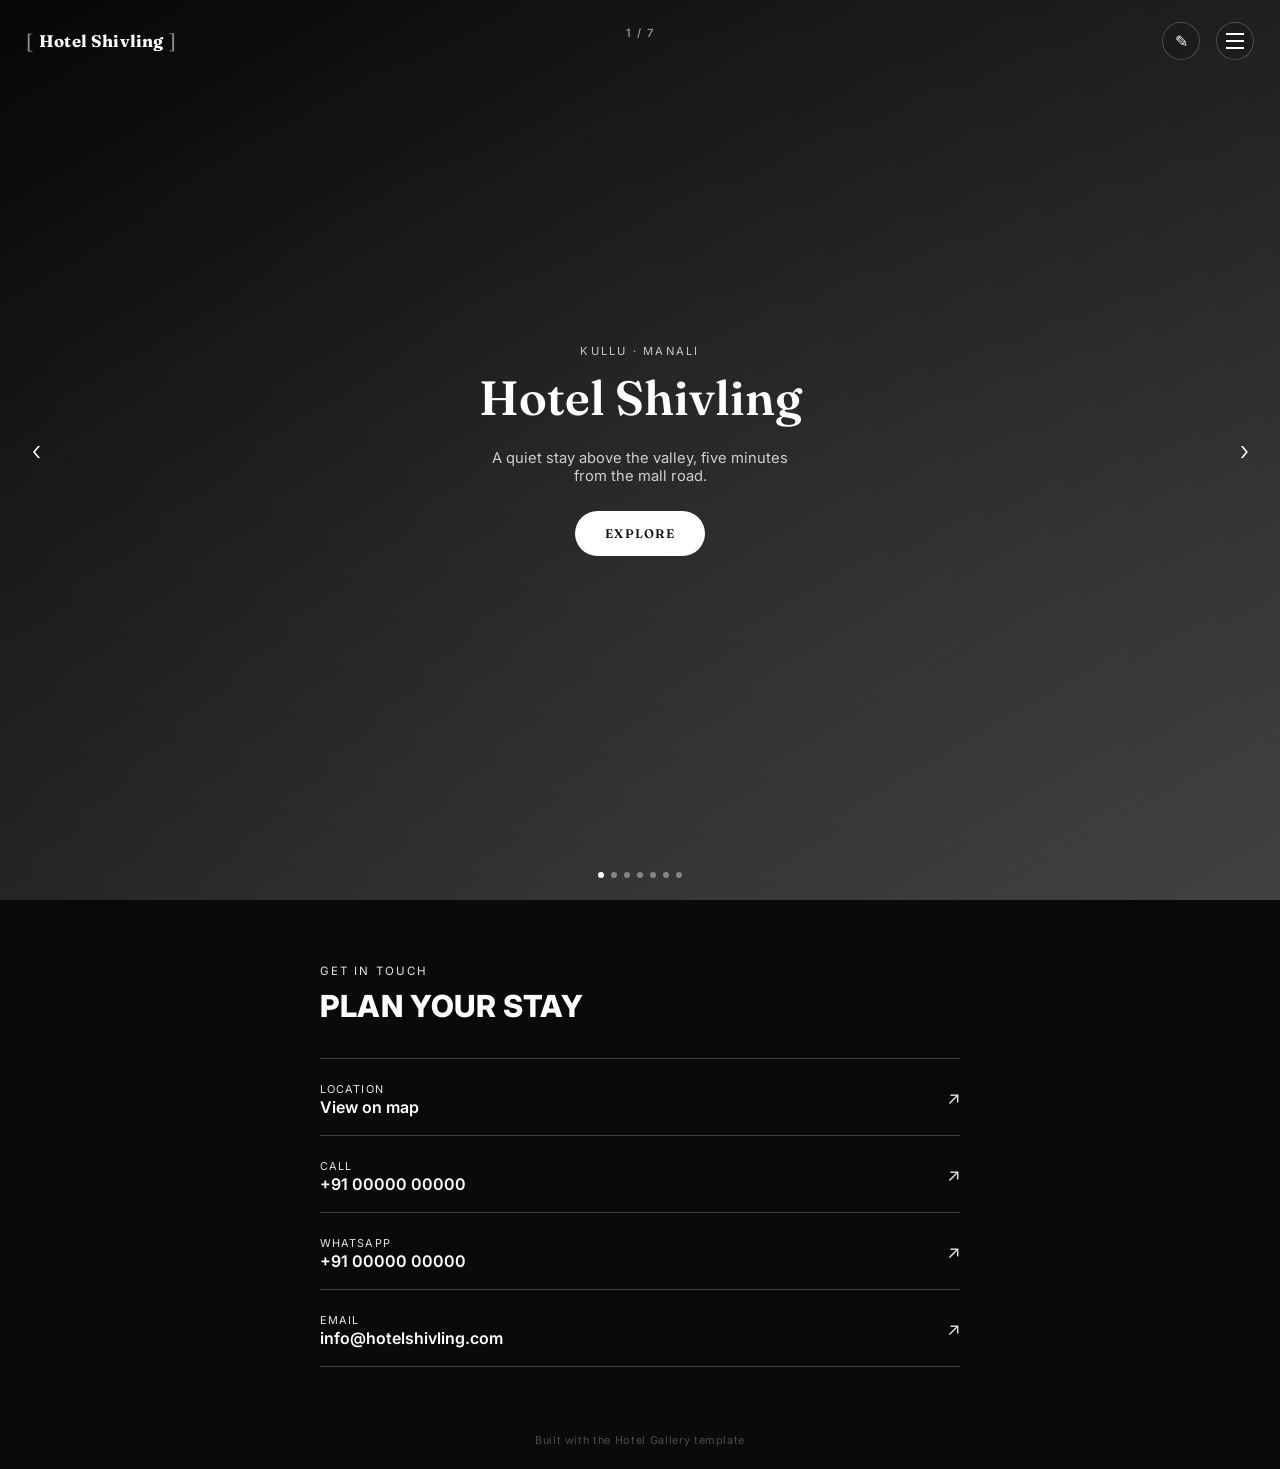
==== index.html @ ef69db33 "Initial website upload" ====
<!DOCTYPE html>
<html lang="en">
<head>
<meta charset="UTF-8">
<meta name="viewport" content="width=device-width, initial-scale=1, viewport-fit=cover">
<title>Hotel Shivling — Photo Gallery</title>

<!--
  ============================================================
  HOTEL GALLERY TEMPLATE — v2 (Editable, Brailie-style fullscreen layout)
  ============================================================
  NO CODE EDITING NEEDED ANYMORE.
  Open this file in any browser -> click the pencil icon (top right)
  -> Edit Mode turns on -> click any text to change it, click "+ Add
  Photo" on any section to upload real photos from your phone/laptop.
  Everything saves automatically in this browser (localStorage).

  Use "Export Backup" (in edit mode) to download a .json file of
  everything you've entered — keep this safe, and use "Import Backup"
  to restore it (or to move your edits to another computer/browser).

  To make a NEW hotel: open this same file in a different browser
  profile / incognito window (so it doesn't share the same saved data),
  or just Export from this one, then Import into a fresh copy of the
  file after renaming it, e.g. river-pine.html.
  ============================================================
-->

<link rel="preconnect" href="https://fonts.googleapis.com">
<link rel="preconnect" href="https://fonts.gstatic.com" crossorigin>
<link href="https://fonts.googleapis.com/css2?family=Fraunces:opsz,wght@9..144,500;9..144,600;9..144,700&family=Inter:wght@400;500;600;700;800&display=swap" rel="stylesheet">

<style>
  :root{
    --pine-dark:#0a0a0a;
    --pine:#161616;
    --pine-light:#4d4d4d;
    --stone:#ffffff;
    --amber:#bdbdbd;
    --amber-light:#e6e6e6;
    --ink:#0a0a0a;
    --paper:#ffffff;
    --line: rgba(255,255,255,0.22);
    --edit: #e05b3c;
  }
  *{box-sizing:border-box; margin:0; padding:0;}
  html{scroll-behavior:smooth;}
  @media (prefers-reduced-motion: reduce){ html{scroll-behavior:auto;} *{animation-duration:.001ms !important; transition-duration:.001ms !important;} }
  body{font-family:'Inter',sans-serif; background:var(--ink); color:var(--stone); -webkit-font-smoothing:antialiased;}
  a{color:inherit; text-decoration:none;}
  button{font:inherit; background:none; border:none; cursor:pointer; color:inherit;}

  /* ---------- Top bar (fixed, transparent -> solid on scroll not needed, keep simple translucent) ---------- */
  .topbar{
    position:fixed; top:0; left:0; right:0; z-index:60;
    display:flex; align-items:center; justify-content:space-between;
    padding:22px 26px;
    mix-blend-mode:normal;
  }
  .topbar .brand{display:flex; align-items:center; gap:6px; font-family:'Fraunces',serif; font-weight:700; font-size:1.15rem;}
  .topbar .brand .bracket{font-weight:400; color:rgba(255,255,255,0.55); font-size:1.3rem;}
  .topbar .hotel-name{
    font-family:'Fraunces',serif; font-weight:700; font-size:1.05rem; letter-spacing:0.01em;
    outline:none;
  }
  .topbar-right{display:flex; align-items:center; gap:16px;}
  .icon-btn{width:38px; height:38px; border-radius:50%; display:flex; align-items:center; justify-content:center; background:rgba(16,25,15,0.35); border:1px solid var(--line);}
  .hamburger{display:flex; flex-direction:column; gap:5px;}
  .hamburger span{width:18px; height:2px; background:var(--stone); display:block; transition:transform .25s ease, opacity .25s ease;}
  .hamburger.open span:nth-child(1){transform:translateY(7px) rotate(45deg);}
  .hamburger.open span:nth-child(2){opacity:0;}
  .hamburger.open span:nth-child(3){transform:translateY(-7px) rotate(-45deg);}
  .edit-toggle.active{background:var(--edit); border-color:var(--edit);}

  /* ---------- Menu overlay ---------- */
  .menu-overlay{
    position:fixed; inset:0; z-index:70; background:var(--pine-dark); color:var(--stone);
    display:flex; flex-direction:column; justify-content:center; padding:40px 36px;
    transform:translateY(-100%); transition:transform .35s cubic-bezier(.6,0,.3,1);
  }
  .menu-overlay.show{transform:translateY(0);}
  .menu-overlay nav{display:flex; flex-direction:column; gap:2px; margin-bottom:36px;}
  .menu-overlay nav a{font-family:'Inter',sans-serif; font-weight:700; font-size:1.5rem; letter-spacing:0.04em; text-transform:uppercase; padding:10px 0; border-bottom:1px solid var(--line);}
  .menu-overlay .contact-row{display:flex; gap:22px; flex-wrap:wrap; font-size:0.8rem; text-transform:uppercase; letter-spacing:0.08em; color:var(--amber-light);}

  /* ---------- Fullscreen carousel (matches reference: one viewport, arrows switch categories) ---------- */
  .carousel{position:relative; height:100vh; min-height:560px; overflow:hidden; background:var(--pine);}
  .cslide{
    position:absolute; inset:0;
    background-size:cover; background-position:center;
    display:flex; align-items:center; justify-content:center;
    opacity:0; visibility:hidden; transform:scale(1.03);
    transition:opacity .6s ease, transform .8s ease, visibility 0s linear .6s;
  }
  .cslide.active{opacity:1; visibility:visible; transform:scale(1); transition:opacity .6s ease, transform .8s ease, visibility 0s;}
  .cslide::after{content:""; position:absolute; inset:0; background:radial-gradient(ellipse at center, rgba(0,0,0,0.28) 0%, rgba(0,0,0,0.4) 100%);}
  .cslide-body{position:relative; z-index:2; text-align:center; padding:0 28px; max-width:520px;}
  .cslide-eyebrow{font-family:'Inter',sans-serif; font-size:0.7rem; letter-spacing:0.2em; text-transform:uppercase; color:rgba(255,255,255,0.75); margin-bottom:14px;}
  .cslide h2{
    font-family:'Fraunces',serif; font-weight:600; font-size:clamp(2.1rem, 8vw, 3rem);
    line-height:1.08; color:#fff; margin-bottom:26px;
  }
  .cslide p{font-family:'Inter',sans-serif; font-size:0.92rem; color:rgba(255,255,255,0.78); max-width:34ch; margin:0 auto 26px;}
  .see-gallery-pill{
    display:inline-flex; align-items:center; gap:8px;
    background:#fff; color:#111;
    padding:15px 30px; border-radius:40px;
    font-family:'Fraunces',serif; font-weight:600; font-size:0.78rem;
    letter-spacing:0.1em; text-transform:uppercase;
  }
  .see-gallery-pill[disabled]{opacity:0.55; pointer-events:none;}

  .car-nav{
    position:absolute; top:50%; transform:translateY(-50%); z-index:20;
    width:44px; height:44px; display:flex; align-items:center; justify-content:center;
    color:#fff; font-size:1.7rem; font-weight:300;
  }
  .car-prev{left:14px;} .car-next{right:14px;}

  .car-dots{position:absolute; bottom:22px; left:0; right:0; z-index:20; display:flex; justify-content:center; gap:7px;}
  .car-dots span{width:6px; height:6px; border-radius:50%; background:rgba(255,255,255,0.4);}
  .car-dots span.active{background:#fff;}

  .car-count{position:absolute; top:26px; left:50%; transform:translateX(-50%); z-index:20; font-family:'Inter',sans-serif; font-size:0.7rem; letter-spacing:0.14em; color:rgba(255,255,255,0.7);}

  /* ---------- Edit mode affordances ---------- */
  [contenteditable="true"]{ outline: 1px dashed transparent; border-radius:3px; padding:1px 4px; margin:-1px -4px; }
  .edit-mode [contenteditable="true"]{ outline-color: rgba(224,91,60,0.6); background: rgba(224,91,60,0.08); cursor:text; }
  .edit-mode [contenteditable="true"]:focus{ outline-color: var(--edit); background: rgba(224,91,60,0.14); }

  .add-photo-btn{
    display:none;
    align-items:center; gap:8px;
    font-size:0.72rem; letter-spacing:0.06em; text-transform:uppercase;
    padding:9px 14px; border-radius:20px;
    border:1px dashed var(--edit); color:var(--edit); background:rgba(224,91,60,0.08);
  }
  .edit-mode .add-photo-btn{display:inline-flex;}
  .cover-edit{position:absolute; top:70px; right:26px; z-index:5; display:none;}
  .edit-mode .cover-edit{display:block;}

  .photo-remove{
    position:absolute; top:6px; right:6px; z-index:6;
    width:24px; height:24px; border-radius:50%;
    background:var(--edit); color:#fff; font-size:0.85rem;
    display:none; align-items:center; justify-content:center;
  }
  .edit-mode .photo-remove{display:flex;}

  /* ---------- Contact section ---------- */
  .contact{background:var(--pine-dark); color:var(--stone); padding:64px 26px 44px;}
  .contact-inner{max-width:640px; margin:0 auto;}
  .contact-eyebrow{font-size:0.72rem; letter-spacing:0.18em; text-transform:uppercase; color:var(--amber-light); margin-bottom:10px;}
  .contact h2{font-family:'Inter',sans-serif; font-weight:800; text-transform:uppercase; letter-spacing:0.02em; font-size:1.9rem; margin-bottom:34px;}
  .contact-row{display:flex; align-items:center; justify-content:space-between; padding:18px 0; border-top:1px solid var(--line);}
  .contact-list .contact-row:last-child{border-bottom:1px solid var(--line);}
  .contact-row .label{font-size:0.68rem; letter-spacing:0.1em; text-transform:uppercase; color:var(--amber-light);}
  .contact-row .value{font-size:1rem; font-family:'Inter',sans-serif; font-weight:600; display:block;}
  .contact-row .go{font-size:1.1rem; color:var(--amber-light);}
  footer{text-align:center; padding:22px; font-size:0.68rem; letter-spacing:0.06em; color:var(--pine-light); background:var(--pine-dark);}

  /* ---------- Edit toolbar (bottom, only visible in edit mode) ---------- */
  .edit-toolbar{
    position:fixed; left:0; right:0; bottom:0; z-index:80;
    display:none; align-items:center; justify-content:center; gap:10px;
    padding:14px 16px; background:var(--pine-dark); border-top:1px solid var(--line);
    flex-wrap:wrap;
  }
  .edit-mode .edit-toolbar{display:flex;}
  .edit-toolbar .pill{
    font-size:0.72rem; letter-spacing:0.06em; text-transform:uppercase;
    padding:9px 14px; border-radius:20px; border:1px solid var(--line); color:var(--stone);
  }
  .edit-toolbar .pill.primary{background:var(--edit); border-color:var(--edit);}
  .edit-mode body{padding-bottom:60px;}

  /* ---------- Lightbox ---------- */
  .lightbox{position:fixed; inset:0; z-index:100; background:var(--ink); display:flex; flex-direction:column; opacity:0; pointer-events:none; transition:opacity .25s ease;}
  .lightbox.show{opacity:1; pointer-events:auto;}
  .lightbox-top{display:flex; align-items:center; justify-content:space-between; padding:18px 20px;}
  .lightbox-top .lb-title{font-family:'Inter',sans-serif; font-weight:700; letter-spacing:0.06em; text-transform:uppercase; font-size:0.9rem;}
  .lightbox-top .lb-count{font-size:0.78rem; color:var(--amber-light);}
  .lb-close{font-size:1.4rem; padding:6px 10px;}
  .lb-stage{flex:1; position:relative; display:flex; align-items:center; overflow:hidden;}
  .lb-track{display:flex; height:100%; width:100%; transition:transform .35s cubic-bezier(.6,0,.3,1);}
  .lb-slide{min-width:100%; height:100%; background-size:cover; background-position:center; display:flex; align-items:center; justify-content:center; position:relative; background-color:var(--pine);}
  .lb-slide .cap{position:absolute; bottom:22px; left:22px; z-index:2; font-size:0.85rem; letter-spacing:0.04em; background:rgba(0,0,0,0.35); padding:6px 12px; border-radius:20px;}
  .lb-nav{position:absolute; top:50%; transform:translateY(-50%); width:44px; height:44px; border-radius:50%; background:rgba(255,255,255,0.12); display:flex; align-items:center; justify-content:center; font-size:1.2rem; z-index:5;}
  .lb-prev{left:14px;} .lb-next{right:14px;}
  .lb-dots{display:flex; justify-content:center; gap:6px; padding:16px 0 22px; flex-wrap:wrap;}
  .lb-dots span{width:6px; height:6px; border-radius:50%; background:var(--pine-light);}
  .lb-dots span.active{background:var(--amber-light);}
  .lb-add{margin:0 auto 18px; display:none;}
  .edit-mode .lb-add{display:inline-flex;}

  :focus-visible{outline:2px solid var(--amber-light); outline-offset:3px;}
  input[type=file]{display:none;}
</style>
</head>
<body>

<nav class="topbar">
  <span class="brand"><span class="bracket">[</span><span class="hotel-name" id="fieldName" contenteditable="false" spellcheck="false">Hotel Shivling</span><span class="bracket">]</span></span>
  <div class="topbar-right">
    <button class="icon-btn edit-toggle" id="editToggle" aria-label="Toggle edit mode" title="Edit this site">✎</button>
    <button class="icon-btn hamburger" id="menuBtn" aria-label="Open menu"><span></span><span></span><span></span></button>
  </div>
</nav>

<div class="menu-overlay" id="menuOverlay">
  <nav id="menuLinks"></nav>
  <div class="contact-row">
    <a id="menuCall" href="#">Call</a>
    <a id="menuWhatsapp" href="#" target="_blank">WhatsApp</a>
    <a id="menuEmail" href="#">Email</a>
  </div>
</div>

<section class="carousel" id="carousel">
  <span class="car-count" id="carCount">1 / 7</span>
  <button class="icon-btn cover-edit" id="heroCoverBtn" title="Change this slide's photo" style="top:70px; right:26px; position:absolute; z-index:21;">📷</button>
  <div id="carTrack"></div>
  <button class="car-nav car-prev" id="carPrev" aria-label="Previous">‹</button>
  <button class="car-nav car-next" id="carNext" aria-label="Next">›</button>
  <div class="car-dots" id="carDots"></div>
</section>

<section class="contact" id="contact">
  <div class="contact-inner">
    <div class="contact-eyebrow">Get in touch</div>
    <h2>Plan your stay</h2>
    <div class="contact-list">
      <div class="contact-row"><span><span class="label">Location</span><span class="value" id="cLocation" contenteditable="false">View on map</span></span><button class="icon-btn cover-edit" id="editLocationBtn" title="Paste this hotel's Google Maps link" style="position:static; width:30px; height:30px; margin-right:8px;">📍</button><a class="go" id="cLocationLink" href="#" target="_blank">↗</a></div>
      <div class="contact-row"><span><span class="label">Call</span><span class="value" id="cPhone" contenteditable="false">+91 00000 00000</span></span><a class="go" id="cPhoneLink" href="#">↗</a></div>
      <div class="contact-row"><span><span class="label">WhatsApp</span><span class="value" id="cWhats" contenteditable="false">+91 00000 00000</span></span><a class="go" id="cWhatsLink" href="#" target="_blank">↗</a></div>
      <div class="contact-row"><span><span class="label">Email</span><span class="value" id="cEmail" contenteditable="false">info@hotel.com</span></span><a class="go" id="cEmailLink" href="#">↗</a></div>
    </div>
  </div>
</section>

<footer>Built with the Hotel Gallery template</footer>

<div class="edit-toolbar">
  <span class="pill" style="border:none; color:var(--amber-light);">Edit Mode — click any text, or a photo tile, to change it</span>
  <button class="pill" id="exportBtn">Export Backup</button>
  <button class="pill" id="importBtn">Import Backup</button>
  <button class="pill primary" id="doneBtn">Done Editing</button>
  <input type="file" id="importFile" accept="application/json">
</div>

<div class="lightbox" id="lightbox">
  <div class="lightbox-top">
    <span class="lb-title" id="lbTitle">Rooms</span>
    <span class="lb-count" id="lbCount">1 / 5</span>
    <button class="lb-close" id="lbClose" aria-label="Close gallery">✕</button>
  </div>
  <div class="lb-stage">
    <button class="lb-nav lb-prev" id="lbPrev" aria-label="Previous photo">‹</button>
    <div class="lb-track" id="lbTrack"></div>
    <button class="lb-nav lb-next" id="lbNext" aria-label="Next photo">›</button>
  </div>
  <button class="pill lb-add" id="lbAddBtn">+ Add Photo to this Gallery</button>
  <div class="lb-dots" id="lbDots"></div>
</div>

<script>
/* ============================================================
   DEFAULT DATA — used only the first time this file is opened
   in a browser (no saved edits yet). After that, everything is
   read from / written to localStorage, and can be edited live
   with the pencil icon, or backed up with Export/Import.
   ============================================================ */
const DEFAULTS = {
  name: "Hotel Shivling",
  eyebrow: "Kullu · Manali",
  tagline: "A quiet stay above the valley, five minutes from the mall road.",
  phone: "+91 00000 00000",
  phoneHref: "tel:+9100000000",
  whatsapp: "+91 00000 00000",
  whatsappHref: "https://wa.me/9100000000",
  email: "info@hotelshivling.com",
  mapsUrl: "https://maps.app.goo.gl/WhKhCBvqxmxEqqacA?g_st=ac",
  heroImage: "",
  categories: [
    { key:"rooms", label:"Rooms", image:"", images:[] },
    { key:"bathrooms", label:"Bathrooms", image:"", images:[] },
    { key:"exterior", label:"Exterior", image:"", images:[] },
    { key:"interior", label:"Interior", image:"", images:[] },
    { key:"amenities", label:"Amenities", image:"", images:[] },
    { key:"food", label:"Food & Drink", image:"", images:[] }
  ]
};
// each images[] entry: { src: "dataURL or url", cap: "caption text" }

const GRADIENTS = {
  rooms:"linear-gradient(150deg,#0a0a0a,#4a4a4a 60%,#8a8a8a)",
  bathrooms:"linear-gradient(150deg,#141414,#5c5c5c 60%,#c2c2c2)",
  exterior:"linear-gradient(150deg,#0a0a0a,#3d3d3d 55%,#9a9a9a)",
  interior:"linear-gradient(150deg,#101010,#565656 60%,#b0b0b0)",
  amenities:"linear-gradient(150deg,#151515,#4a4a4a 55%,#a8a8a8)",
  food:"linear-gradient(150deg,#9a9a9a,#4a4a4a 55%,#0a0a0a)"
};
const HERO_GRADIENT = "linear-gradient(150deg,#0a0a0a,#3d3d3d 55%,#6b6b6b 100%)";

const STORAGE_KEY = "hotelGalleryConfig_v1";
let DATA = loadData();

function loadData(){
  try{
    const raw = localStorage.getItem(STORAGE_KEY);
    if(raw) return JSON.parse(raw);
  }catch(e){}
  return JSON.parse(JSON.stringify(DEFAULTS));
}
function saveData(){
  try{ localStorage.setItem(STORAGE_KEY, JSON.stringify(DATA)); }catch(e){
    alert("Could not save — your browser storage may be full. Try Export Backup, then remove a photo or two.");
  }
}

/* ---------- Render ---------- */
function bgStyle(catKeyOrHero){
  if(catKeyOrHero === 'hero'){
    return DATA.heroImage ? `url('${DATA.heroImage}')` : HERO_GRADIENT;
  }
  const cat = DATA.categories.find(c=>c.key===catKeyOrHero);
  if(cat && cat.image) return `url('${cat.image}')`;
  if(cat && cat.images.length) return `url('${cat.images[0].src}')`;
  return GRADIENTS[catKeyOrHero] || GRADIENTS.rooms;
}

function render(){
  document.getElementById('fieldName').textContent = DATA.name;

  document.getElementById('cLocation').textContent = "View on map";
  document.getElementById('cLocationLink').href = DATA.mapsUrl;
  document.getElementById('cPhone').textContent = DATA.phone;
  document.getElementById('cPhoneLink').href = DATA.phoneHref;
  document.getElementById('cWhats').textContent = DATA.whatsapp;
  document.getElementById('cWhatsLink').href = DATA.whatsappHref;
  document.getElementById('cEmail').textContent = DATA.email;
  document.getElementById('cEmailLink').href = "mailto:" + DATA.email;
  document.getElementById('menuCall').href = DATA.phoneHref;
  document.getElementById('menuWhatsapp').href = DATA.whatsappHref;
  document.getElementById('menuEmail').href = "mailto:" + DATA.email;

  const track = document.getElementById('carTrack');
  const dotsEl = document.getElementById('carDots');
  const menuLinks = document.getElementById('menuLinks');
  track.innerHTML = '';
  dotsEl.innerHTML = '';
  menuLinks.innerHTML = '';

  const total = DATA.categories.length + 1; // +1 for hero/welcome slide
  document.getElementById('carCount').textContent = `${carIndex+1} / ${total}`;

  // slide 0: welcome
  const hero = document.createElement('div');
  hero.className = 'cslide';
  hero.dataset.slide = '0';
  hero.style.backgroundImage = bgStyle('hero').startsWith('url') ? bgStyle('hero') : '';
  if(!bgStyle('hero').startsWith('url')) hero.style.background = bgStyle('hero');
  hero.innerHTML = `
    <div class="cslide-body">
      <div class="cslide-eyebrow" id="fieldEyebrow" contenteditable="false">${DATA.eyebrow}</div>
      <h2 id="fieldHeroName" contenteditable="false">${DATA.name}</h2>
      <p id="fieldTagline" contenteditable="false">${DATA.tagline}</p>
      <button class="see-gallery-pill" id="heroExploreBtn">Explore</button>
    </div>
  `;
  track.appendChild(hero);
  const heroDot = document.createElement('span');
  dotsEl.appendChild(heroDot);

  DATA.categories.forEach((cat, i) => {
    const slide = document.createElement('div');
    slide.className = 'cslide';
    slide.dataset.slide = String(i+1);
    const bg = bgStyle(cat.key);
    if(bg.startsWith('url')){ slide.style.backgroundImage = bg; } else { slide.style.background = bg; }

    slide.innerHTML = `
      <div class="cslide-body">
        <h2 contenteditable="false" data-catlabel="${cat.key}">${cat.label}</h2>
        <button class="see-gallery-pill" data-cat="${cat.key}" ${cat.images.length ? '' : 'disabled'}>
          ${cat.images.length ? 'See Gallery' : 'No Photos Yet'}
        </button>
        <div style="margin-top:16px;">
          <button class="add-photo-btn" data-addcat="${cat.key}">+ Add Photo</button>
        </div>
      </div>
    `;
    track.appendChild(slide);

    const dot = document.createElement('span');
    dotsEl.appendChild(dot);

    const a = document.createElement('a');
    a.href = "#";
    a.textContent = cat.label;
    a.addEventListener('click', (e) => { e.preventDefault(); closeMenu(); goToSlide(i+1); });
    menuLinks.appendChild(a);
  });

  updateCarousel();
  wireEditableFields();
}

/* ---------- Carousel navigation ---------- */
let carIndex = 0;
function slideCount(){ return DATA.categories.length + 1; }
function updateCarousel(){
  const slides = document.querySelectorAll('.cslide');
  const dots = document.querySelectorAll('.car-dots span');
  slides.forEach((s,i) => s.classList.toggle('active', i===carIndex));
  dots.forEach((d,i) => d.classList.toggle('active', i===carIndex));
  const c = document.getElementById('carCount');
  if(c) c.textContent = `${carIndex+1} / ${slideCount()}`;
}
function goToSlide(i){
  carIndex = (i + slideCount()) % slideCount();
  updateCarousel();
}
document.getElementById('carPrev').addEventListener('click', () => goToSlide(carIndex - 1));
document.getElementById('carNext').addEventListener('click', () => goToSlide(carIndex + 1));
document.addEventListener('click', (e) => {
  if(e.target.closest('#heroExploreBtn')) goToSlide(carIndex + 1);
});
document.addEventListener('keydown', (e) => {
  if(lightbox.classList.contains('show') || document.body.classList.contains('edit-mode')) return;
  if(e.key === 'ArrowRight') goToSlide(carIndex + 1);
  if(e.key === 'ArrowLeft') goToSlide(carIndex - 1);
});
let carTouchStartX = 0;
const carouselEl = document.getElementById('carousel');
carouselEl.addEventListener('touchstart', e => carTouchStartX = e.touches[0].clientX);
carouselEl.addEventListener('touchend', e => {
  const dx = e.changedTouches[0].clientX - carTouchStartX;
  if(Math.abs(dx) < 40) return;
  if(dx > 0) goToSlide(carIndex - 1); else goToSlide(carIndex + 1);
});

/* ---------- Edit mode ---------- */
const editToggle = document.getElementById('editToggle');
function setEditMode(on){
  document.body.classList.toggle('edit-mode', on);
  editToggle.classList.toggle('active', on);
  document.querySelectorAll('[contenteditable]').forEach(el => el.setAttribute('contenteditable', on ? 'true' : 'false'));
}
editToggle.addEventListener('click', () => setEditMode(!document.body.classList.contains('edit-mode')));
document.getElementById('doneBtn').addEventListener('click', () => setEditMode(false));

function wireEditableFields(){
  bindText('fieldName', v => DATA.name = v);
  bindText('fieldHeroName', v => DATA.name = v);
  bindText('fieldEyebrow', v => DATA.eyebrow = v);
  bindText('fieldTagline', v => DATA.tagline = v);
  bindText('cPhone', v => { DATA.phone = v; DATA.phoneHref = "tel:" + v.replace(/[^0-9+]/g,''); });
  bindText('cWhats', v => { DATA.whatsapp = v; DATA.whatsappHref = "https://wa.me/" + v.replace(/[^0-9]/g,''); });
  bindText('cEmail', v => DATA.email = v);

  document.querySelectorAll('[data-catlabel]').forEach(h2 => {
    h2.addEventListener('blur', () => {
      const cat = DATA.categories.find(c=>c.key===h2.dataset.catlabel);
      if(cat){ cat.label = h2.textContent.trim(); saveData(); render(); }
    });
  });

  // keep hotel name in sync live between topbar and hero slide while typing
  ['fieldName','fieldHeroName'].forEach(id=>{
    const el = document.getElementById(id);
    if(!el) return;
    el.addEventListener('input', e => {
      const v = e.target.textContent;
      const nameEl = document.getElementById('fieldName');
      const heroEl = document.getElementById('fieldHeroName');
      if(nameEl) nameEl.textContent = v;
      if(heroEl) heroEl.textContent = v;
    });
  });
}
function bindText(id, onSave){
  const el = document.getElementById(id);
  if(!el) return;
  el.addEventListener('blur', () => { onSave(el.textContent.trim()); saveData(); render(); });
}

/* ---------- Photo upload ---------- */
function fileToDataUrl(file){
  return new Promise((resolve,reject) => {
    const r = new FileReader();
    r.onload = () => resolve(r.result);
    r.onerror = reject;
    r.readAsDataURL(file);
  });
}
function pickImage(onPicked){
  const input = document.createElement('input');
  input.type = 'file'; input.accept = 'image/*';
  input.addEventListener('change', async () => {
    if(input.files && input.files[0]){
      const dataUrl = await fileToDataUrl(input.files[0]);
      onPicked(dataUrl);
    }
  });
  input.click();
}

document.getElementById('editLocationBtn').addEventListener('click', () => {
  const current = DATA.mapsUrl && DATA.mapsUrl !== "https://maps.google.com" ? DATA.mapsUrl : "";
  const url = prompt("Paste this hotel's Google Maps link (from Google Maps app -> Share -> Copy link):", current);
  if(url && url.trim()){
    DATA.mapsUrl = url.trim();
    saveData(); render();
  }
});

document.getElementById('heroCoverBtn').addEventListener('click', () => {
  const slideAt = carIndex;
  pickImage(dataUrl => {
    if(slideAt === 0){ DATA.heroImage = dataUrl; }
    else { DATA.categories[slideAt-1].image = dataUrl; }
    saveData(); render(); goToSlide(slideAt);
  });
});

document.addEventListener('click', (e) => {
  const addBtn = e.target.closest('[data-addcat]');
  if(addBtn){
    const key = addBtn.dataset.addcat;
    pickImage(dataUrl => {
      const cat = DATA.categories.find(c=>c.key===key);
      const label = prompt("Short label for this photo (e.g. 'Deluxe Room'):", cat.label) || cat.label;
      cat.images.push({ src: dataUrl, cap: label });
      saveData(); render();
    });
  }
});

/* ---------- Menu ---------- */
const menuBtn = document.getElementById('menuBtn');
const menuOverlay = document.getElementById('menuOverlay');
menuBtn.addEventListener('click', () => { menuBtn.classList.toggle('open'); menuOverlay.classList.toggle('show'); });
function closeMenu(){ menuBtn.classList.remove('open'); menuOverlay.classList.remove('show'); }

/* ---------- Lightbox ---------- */
const lightbox = document.getElementById('lightbox');
const lbTrack = document.getElementById('lbTrack');
const lbTitle = document.getElementById('lbTitle');
const lbCount = document.getElementById('lbCount');
const lbDots = document.getElementById('lbDots');
let currentSlide = 0, currentCatKey = null;

function openGallery(catKey, startIndex){
  const cat = DATA.categories.find(c => c.key === catKey);
  if(!cat.images.length) return;
  currentCatKey = catKey;
  lbTitle.textContent = cat.label;
  renderLightbox();
  currentSlide = startIndex || 0;
  updateSlide();
  lightbox.classList.add('show');
  document.body.style.overflow = 'hidden';
}
function renderLightbox(){
  const cat = DATA.categories.find(c => c.key === currentCatKey);
  lbTrack.innerHTML = ''; lbDots.innerHTML = '';
  cat.images.forEach((image, i) => {
    const slide = document.createElement('div');
    slide.className = 'lb-slide';
    slide.style.backgroundImage = `url('${image.src}')`;
    slide.innerHTML = `<span class="cap">${image.cap || ''}</span><button class="photo-remove" data-removeidx="${i}" title="Remove photo">✕</button>`;
    lbTrack.appendChild(slide);
    const dot = document.createElement('span');
    if(i===currentSlide) dot.className = 'active';
    lbDots.appendChild(dot);
  });
}
function updateSlide(){
  const cat = DATA.categories.find(c => c.key === currentCatKey);
  if(!cat.images.length){ closeLightbox(); return; }
  if(currentSlide >= cat.images.length) currentSlide = cat.images.length - 1;
  lbTrack.style.transform = `translateX(-${currentSlide * 100}%)`;
  lbCount.textContent = `${currentSlide+1} / ${cat.images.length}`;
  [...lbDots.children].forEach((d,i) => d.classList.toggle('active', i===currentSlide));
}
document.getElementById('lbPrev').addEventListener('click', () => {
  const cat = DATA.categories.find(c => c.key === currentCatKey);
  currentSlide = (currentSlide - 1 + cat.images.length) % cat.images.length; updateSlide();
});
document.getElementById('lbNext').addEventListener('click', () => {
  const cat = DATA.categories.find(c => c.key === currentCatKey);
  currentSlide = (currentSlide + 1) % cat.images.length; updateSlide();
});
document.getElementById('lbClose').addEventListener('click', closeLightbox);
function closeLightbox(){ lightbox.classList.remove('show'); document.body.style.overflow=''; }
document.getElementById('lbAddBtn').addEventListener('click', () => {
  pickImage(dataUrl => {
    const cat = DATA.categories.find(c => c.key === currentCatKey);
    const label = prompt("Short label for this photo:", cat.label) || cat.label;
    cat.images.push({ src: dataUrl, cap: label });
    saveData(); renderLightbox(); currentSlide = cat.images.length - 1; updateSlide(); render();
  });
});
lbTrack.addEventListener('click', (e) => {
  const rm = e.target.closest('[data-removeidx]');
  if(rm && document.body.classList.contains('edit-mode')){
    const cat = DATA.categories.find(c => c.key === currentCatKey);
    cat.images.splice(Number(rm.dataset.removeidx), 1);
    saveData(); renderLightbox(); updateSlide(); render();
  }
});

document.addEventListener('click', (e) => {
  const btn = e.target.closest('.see-gallery-pill[data-cat]');
  if(btn && !btn.disabled) openGallery(btn.dataset.cat, 0);
});
document.addEventListener('keydown', (e) => {
  if(!lightbox.classList.contains('show')) return;
  if(e.key === 'Escape') closeLightbox();
  if(e.key === 'ArrowRight') document.getElementById('lbNext').click();
  if(e.key === 'ArrowLeft') document.getElementById('lbPrev').click();
});
let touchStartX = 0;
lbTrack.addEventListener('touchstart', e => touchStartX = e.touches[0].clientX);
lbTrack.addEventListener('touchend', e => {
  const dx = e.changedTouches[0].clientX - touchStartX;
  if(dx > 50) document.getElementById('lbPrev').click();
  if(dx < -50) document.getElementById('lbNext').click();
});

/* ---------- Export / Import ---------- */
document.getElementById('exportBtn').addEventListener('click', () => {
  const blob = new Blob([JSON.stringify(DATA, null, 2)], {type:'application/json'});
  const url = URL.createObjectURL(blob);
  const a = document.createElement('a');
  a.href = url; a.download = (DATA.name || 'hotel').replace(/\s+/g,'-').toLowerCase() + '-backup.json';
  a.click();
  URL.revokeObjectURL(url);
});
document.getElementById('importBtn').addEventListener('click', () => document.getElementById('importFile').click());
document.getElementById('importFile').addEventListener('change', async (e) => {
  const file = e.target.files[0];
  if(!file) return;
  try{
    const text = await file.text();
    const parsed = JSON.parse(text);
    DATA = parsed;
    saveData(); render();
    alert("Backup imported.");
  }catch(err){
    alert("Could not read that file — make sure it's a backup exported from this same tool.");
  }
});

render();
</script>
</body>
</html>
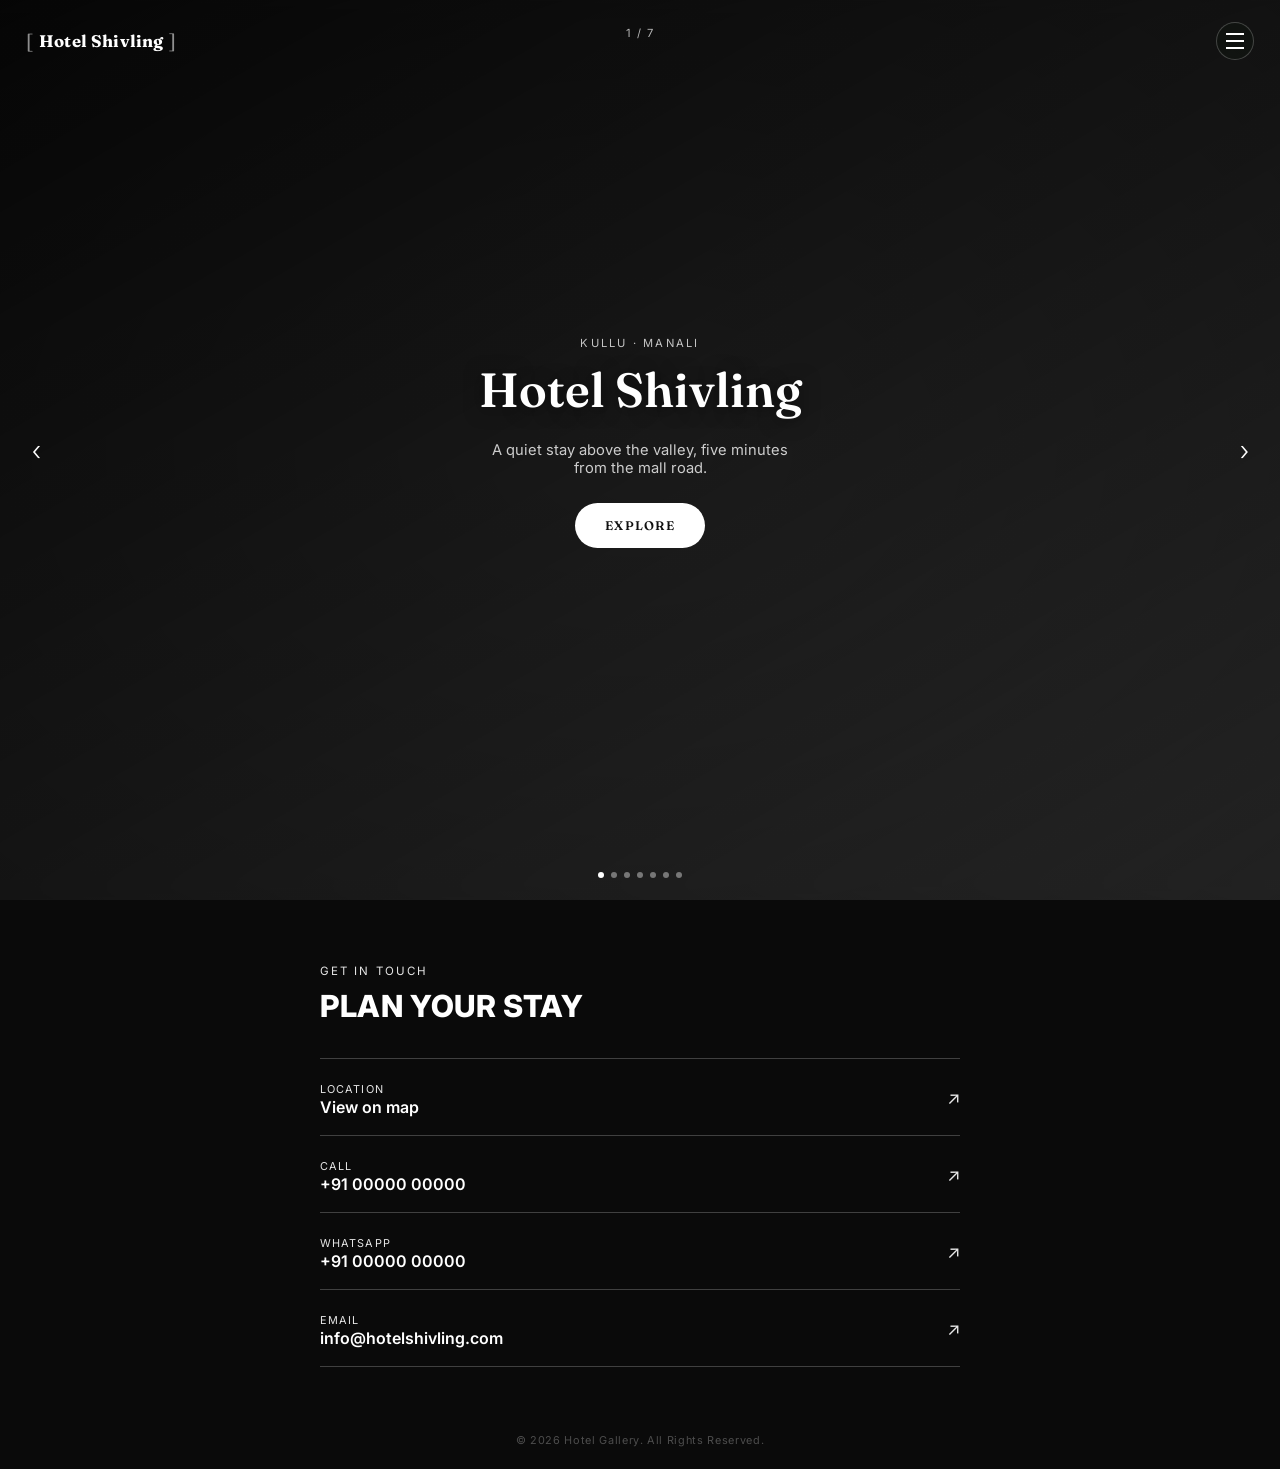
==== commit 3d8ad98b: "Update Hotel Gallery homepage" ====
--- a/index.html
+++ b/index.html
@@ -7,24 +7,35 @@
 
 <!--
   ============================================================
-  HOTEL GALLERY TEMPLATE — v2 (Editable, Brailie-style fullscreen layout)
+  HOTEL GALLERY TEMPLATE — v3 (Editable, owner-only edit access)
   ============================================================
-  NO CODE EDITING NEEDED ANYMORE.
-  Open this file in any browser -> click the pencil icon (top right)
-  -> Edit Mode turns on -> click any text to change it, click "+ Add
-  Photo" on any section to upload real photos from your phone/laptop.
-  Everything saves automatically in this browser (localStorage).
+  EDIT ACCESS IS NOW PRIVATE.
+  Nobody sees an edit button by default. To edit, open this file
+  (or your published URL) with a secret key, e.g.:
+      hotel-gallery-carousel.html?edit=shivling2026
+  Change EDIT_KEY inside the <script> below to your own secret
+  word for each hotel before publishing. See the "WHO CAN EDIT"
+  note in the script for the full (honest) explanation of what
+  this does and doesn't protect against.
+
+  Once unlocked with the correct link, click the pencil icon
+  (top right) -> Edit Mode turns on -> click any text to change
+  it, click "+ Add Photo" / the camera icon on any slide to
+  upload real photos. Everything saves automatically in this
+  browser (localStorage). Click "Done Editing" to exit — the
+  pencil stays visible only to you on this browser going forward.
 
   Use "Export Backup" (in edit mode) to download a .json file of
   everything you've entered — keep this safe, and use "Import Backup"
   to restore it (or to move your edits to another computer/browser).
 
-  To make a NEW hotel: open this same file in a different browser
-  profile / incognito window (so it doesn't share the same saved data),
-  or just Export from this one, then Import into a fresh copy of the
-  file after renaming it, e.g. river-pine.html.
+  To make a NEW hotel: copy this file, give it a new EDIT_KEY,
+  open it fresh (new browser profile / incognito, or clear
+  localStorage first) so it doesn't share the old hotel's saved
+  data, then fill it in and publish under that hotel's URL/folder.
   ============================================================
 -->
+
 
 <link rel="preconnect" href="https://fonts.googleapis.com">
 <link rel="preconnect" href="https://fonts.gstatic.com" crossorigin>
@@ -87,18 +98,22 @@
   .carousel{position:relative; height:100vh; min-height:560px; overflow:hidden; background:var(--pine);}
   .cslide{
     position:absolute; inset:0;
-    background-size:cover; background-position:center;
     display:flex; align-items:center; justify-content:center;
     opacity:0; visibility:hidden; transform:scale(1.03);
     transition:opacity .6s ease, transform .8s ease, visibility 0s linear .6s;
   }
   .cslide.active{opacity:1; visibility:visible; transform:scale(1); transition:opacity .6s ease, transform .8s ease, visibility 0s;}
-  .cslide::after{content:""; position:absolute; inset:0; background:radial-gradient(ellipse at center, rgba(0,0,0,0.28) 0%, rgba(0,0,0,0.4) 100%);}
-  .cslide-body{position:relative; z-index:2; text-align:center; padding:0 28px; max-width:520px;}
+  /* backdrop: blurred, cropped copy fills the whole screen so there's never empty space */
+  .cslide-bg{position:absolute; inset:0; z-index:0; background-size:cover; background-position:center; background-color:var(--pine); filter:blur(32px) brightness(0.55); transform:scale(1.15);}
+  /* foreground: the actual photo, shown in full (no cropping) — vertical photos stay vertical, horizontal stay horizontal */
+  .cslide-img{position:absolute; inset:0; z-index:1; background-size:contain; background-position:center; background-repeat:no-repeat;}
+  .cslide::after{content:""; position:absolute; inset:0; z-index:2; background:radial-gradient(ellipse at center, rgba(0,0,0,0.22) 0%, rgba(0,0,0,0.4) 100%);}
+  .cslide-body{position:relative; z-index:3; text-align:center; padding:0 28px; max-width:520px;}
   .cslide-eyebrow{font-family:'Inter',sans-serif; font-size:0.7rem; letter-spacing:0.2em; text-transform:uppercase; color:rgba(255,255,255,0.75); margin-bottom:14px;}
   .cslide h2{
     font-family:'Fraunces',serif; font-weight:600; font-size:clamp(2.1rem, 8vw, 3rem);
     line-height:1.08; color:#fff; margin-bottom:26px;
+    text-shadow:0 2px 18px rgba(0,0,0,0.5);
   }
   .cslide p{font-family:'Inter',sans-serif; font-size:0.92rem; color:rgba(255,255,255,0.78); max-width:34ch; margin:0 auto 26px;}
   .see-gallery-pill{
@@ -183,7 +198,9 @@
   .lb-close{font-size:1.4rem; padding:6px 10px;}
   .lb-stage{flex:1; position:relative; display:flex; align-items:center; overflow:hidden;}
   .lb-track{display:flex; height:100%; width:100%; transition:transform .35s cubic-bezier(.6,0,.3,1);}
-  .lb-slide{min-width:100%; height:100%; background-size:cover; background-position:center; display:flex; align-items:center; justify-content:center; position:relative; background-color:var(--pine);}
+  .lb-slide{min-width:100%; height:100%; display:flex; align-items:center; justify-content:center; position:relative; background-color:var(--pine); overflow:hidden;}
+  .lb-slide .lb-bg{position:absolute; inset:0; z-index:0; background-size:cover; background-position:center; filter:blur(32px) brightness(0.5); transform:scale(1.15);}
+  .lb-slide .lb-img{position:absolute; inset:0; z-index:1; background-size:contain; background-position:center; background-repeat:no-repeat;}
   .lb-slide .cap{position:absolute; bottom:22px; left:22px; z-index:2; font-size:0.85rem; letter-spacing:0.04em; background:rgba(0,0,0,0.35); padding:6px 12px; border-radius:20px;}
   .lb-nav{position:absolute; top:50%; transform:translateY(-50%); width:44px; height:44px; border-radius:50%; background:rgba(255,255,255,0.12); display:flex; align-items:center; justify-content:center; font-size:1.2rem; z-index:5;}
   .lb-prev{left:14px;} .lb-next{right:14px;}
@@ -202,12 +219,13 @@
 <nav class="topbar">
   <span class="brand"><span class="bracket">[</span><span class="hotel-name" id="fieldName" contenteditable="false" spellcheck="false">Hotel Shivling</span><span class="bracket">]</span></span>
   <div class="topbar-right">
-    <button class="icon-btn edit-toggle" id="editToggle" aria-label="Toggle edit mode" title="Edit this site">✎</button>
+    <button class="icon-btn edit-toggle" id="editToggle" aria-label="Toggle edit mode" title="Edit this site" style="display:none;">✎</button>
     <button class="icon-btn hamburger" id="menuBtn" aria-label="Open menu"><span></span><span></span><span></span></button>
   </div>
 </nav>
 
 <div class="menu-overlay" id="menuOverlay">
+  <button class="lb-close" id="menuClose" aria-label="Close menu" style="position:absolute; top:22px; right:26px;">✕</button>
   <nav id="menuLinks"></nav>
   <div class="contact-row">
     <a id="menuCall" href="#">Call</a>
@@ -227,8 +245,8 @@
 
 <section class="contact" id="contact">
   <div class="contact-inner">
-    <div class="contact-eyebrow">Get in touch</div>
-    <h2>Plan your stay</h2>
+    <div class="contact-eyebrow" id="fieldContactEyebrow" contenteditable="false">Get in touch</div>
+    <h2 id="fieldContactHeading" contenteditable="false">Plan your stay</h2>
     <div class="contact-list">
       <div class="contact-row"><span><span class="label">Location</span><span class="value" id="cLocation" contenteditable="false">View on map</span></span><button class="icon-btn cover-edit" id="editLocationBtn" title="Paste this hotel's Google Maps link" style="position:static; width:30px; height:30px; margin-right:8px;">📍</button><a class="go" id="cLocationLink" href="#" target="_blank">↗</a></div>
       <div class="contact-row"><span><span class="label">Call</span><span class="value" id="cPhone" contenteditable="false">+91 00000 00000</span></span><a class="go" id="cPhoneLink" href="#">↗</a></div>
@@ -238,7 +256,7 @@
   </div>
 </section>
 
-<footer>Built with the Hotel Gallery template</footer>
+<footer id="fieldFooter" contenteditable="false">© 2026 Hotel Gallery. All Rights Reserved.</footer>
 
 <div class="edit-toolbar">
   <span class="pill" style="border:none; color:var(--amber-light);">Edit Mode — click any text, or a photo tile, to change it</span>
@@ -281,11 +299,14 @@
   email: "info@hotelshivling.com",
   mapsUrl: "https://maps.app.goo.gl/WhKhCBvqxmxEqqacA?g_st=ac",
   heroImage: "",
+  contactEyebrow: "Get in touch",
+  contactHeading: "Plan your stay",
+  footerText: "© 2026 Hotel Gallery. All Rights Reserved.",
   categories: [
+    { key:"exterior", label:"Exterior", image:"", images:[] },
+    { key:"interior", label:"Interior", image:"", images:[] },
     { key:"rooms", label:"Rooms", image:"", images:[] },
     { key:"bathrooms", label:"Bathrooms", image:"", images:[] },
-    { key:"exterior", label:"Exterior", image:"", images:[] },
-    { key:"interior", label:"Interior", image:"", images:[] },
     { key:"amenities", label:"Amenities", image:"", images:[] },
     { key:"food", label:"Food & Drink", image:"", images:[] }
   ]
@@ -328,9 +349,22 @@
   if(cat && cat.images.length) return `url('${cat.images[0].src}')`;
   return GRADIENTS[catKeyOrHero] || GRADIENTS.rooms;
 }
+// Real photos: blurred cover backdrop + the actual photo shown in full (contain), so
+// vertical photos stay vertical and horizontal photos stay horizontal — nothing cropped.
+// Placeholder gradients: just a single plain div, no photo to preserve.
+function slideBgHTML(bg){
+  if(bg.startsWith('url')){
+    const esc = bg.replace(/"/g,'&quot;');
+    return `<div class="cslide-bg" style="background-image:${esc}"></div><div class="cslide-img" style="background-image:${esc}"></div>`;
+  }
+  return `<div class="cslide-bg" style="background:${bg}"></div>`;
+}
 
 function render(){
   document.getElementById('fieldName').textContent = DATA.name;
+  document.getElementById('fieldContactEyebrow').textContent = DATA.contactEyebrow || "Get in touch";
+  document.getElementById('fieldContactHeading').textContent = DATA.contactHeading || "Plan your stay";
+  document.getElementById('fieldFooter').textContent = DATA.footerText || "© 2026 Hotel Gallery. All Rights Reserved.";
 
   document.getElementById('cLocation').textContent = "View on map";
   document.getElementById('cLocationLink').href = DATA.mapsUrl;
@@ -358,14 +392,16 @@
   const hero = document.createElement('div');
   hero.className = 'cslide';
   hero.dataset.slide = '0';
-  hero.style.backgroundImage = bgStyle('hero').startsWith('url') ? bgStyle('hero') : '';
-  if(!bgStyle('hero').startsWith('url')) hero.style.background = bgStyle('hero');
   hero.innerHTML = `
+    ${slideBgHTML(bgStyle('hero'))}
     <div class="cslide-body">
       <div class="cslide-eyebrow" id="fieldEyebrow" contenteditable="false">${DATA.eyebrow}</div>
       <h2 id="fieldHeroName" contenteditable="false">${DATA.name}</h2>
       <p id="fieldTagline" contenteditable="false">${DATA.tagline}</p>
       <button class="see-gallery-pill" id="heroExploreBtn">Explore</button>
+      <div style="margin-top:16px;">
+        <button class="add-photo-btn" id="heroAddPhotoBtn">+ Add Cover Photo</button>
+      </div>
     </div>
   `;
   track.appendChild(hero);
@@ -376,10 +412,9 @@
     const slide = document.createElement('div');
     slide.className = 'cslide';
     slide.dataset.slide = String(i+1);
-    const bg = bgStyle(cat.key);
-    if(bg.startsWith('url')){ slide.style.backgroundImage = bg; } else { slide.style.background = bg; }
 
     slide.innerHTML = `
+      ${slideBgHTML(bgStyle(cat.key))}
       <div class="cslide-body">
         <h2 contenteditable="false" data-catlabel="${cat.key}">${cat.label}</h2>
         <button class="see-gallery-pill" data-cat="${cat.key}" ${cat.images.length ? '' : 'disabled'}>
@@ -440,8 +475,44 @@
   if(dx > 0) goToSlide(carIndex - 1); else goToSlide(carIndex + 1);
 });
 
+/* ============================================================
+   WHO CAN EDIT — read this before publishing
+   ============================================================
+   By default, NO ONE sees the edit pencil — it's hidden.
+   It only appears if you open the page with a secret key in the
+   URL, like:  yoursite.html?edit=shivling2026
+
+   Change EDIT_KEY below to your own secret word for each hotel
+   before you publish it. The first time you visit with the
+   correct ?edit=... link, this browser remembers you're the
+   owner (saved locally) and will keep showing the pencil to you
+   from then on — even without the ?edit= part in the URL.
+   Anyone else opening the plain URL never sees any edit controls.
+
+   HONEST LIMITATION: this key lives in the page's own code, so
+   it is NOT bank-grade security — a determined technical person
+   could view the page source and find it. It's a lock on your
+   front door, not a bank vault. For an ordinary hotel guest or
+   visitor, they will never see or find the edit option. If you
+   ever need real, unbreakable access control (e.g. multiple staff
+   logins, can't-be-viewed-in-source protection), that requires a
+   real backend/server — a bigger step we can take later.
+   ============================================================ */
+const EDIT_KEY = "shivling2026"; // <-- change this per hotel before publishing
+const EDIT_UNLOCK_STORAGE = "hg_owner_unlocked";
+(function checkEditAccess(){
+  const params = new URLSearchParams(window.location.search);
+  if(params.get('edit') === EDIT_KEY){
+    try{ localStorage.setItem(EDIT_UNLOCK_STORAGE, '1'); }catch(e){}
+  }
+})();
+function ownerIsUnlocked(){
+  try{ return localStorage.getItem(EDIT_UNLOCK_STORAGE) === '1'; }catch(e){ return false; }
+}
+
 /* ---------- Edit mode ---------- */
 const editToggle = document.getElementById('editToggle');
+if(ownerIsUnlocked()){ editToggle.style.display = 'flex'; }
 function setEditMode(on){
   document.body.classList.toggle('edit-mode', on);
   editToggle.classList.toggle('active', on);
@@ -455,6 +526,9 @@
   bindText('fieldHeroName', v => DATA.name = v);
   bindText('fieldEyebrow', v => DATA.eyebrow = v);
   bindText('fieldTagline', v => DATA.tagline = v);
+  bindText('fieldContactEyebrow', v => DATA.contactEyebrow = v);
+  bindText('fieldContactHeading', v => DATA.contactHeading = v);
+  bindText('fieldFooter', v => DATA.footerText = v);
   bindText('cPhone', v => { DATA.phone = v; DATA.phoneHref = "tel:" + v.replace(/[^0-9+]/g,''); });
   bindText('cWhats', v => { DATA.whatsapp = v; DATA.whatsappHref = "https://wa.me/" + v.replace(/[^0-9]/g,''); });
   bindText('cEmail', v => DATA.email = v);
@@ -469,7 +543,8 @@
   // keep hotel name in sync live between topbar and hero slide while typing
   ['fieldName','fieldHeroName'].forEach(id=>{
     const el = document.getElementById(id);
-    if(!el) return;
+    if(!el || el.dataset.inputBound === '1') return;
+    el.dataset.inputBound = '1';
     el.addEventListener('input', e => {
       const v = e.target.textContent;
       const nameEl = document.getElementById('fieldName');
@@ -481,7 +556,8 @@
 }
 function bindText(id, onSave){
   const el = document.getElementById(id);
-  if(!el) return;
+  if(!el || el.dataset.bound === '1') return;
+  el.dataset.bound = '1';
   el.addEventListener('blur', () => { onSave(el.textContent.trim()); saveData(); render(); });
 }
 
@@ -525,6 +601,14 @@
 });
 
 document.addEventListener('click', (e) => {
+  if(e.target.closest('#heroAddPhotoBtn')){
+    pickImage(dataUrl => { DATA.heroImage = dataUrl; saveData(); render(); goToSlide(0); });
+  }
+});
+
+document.getElementById('menuClose').addEventListener('click', closeMenu);
+
+document.addEventListener('click', (e) => {
   const addBtn = e.target.closest('[data-addcat]');
   if(addBtn){
     const key = addBtn.dataset.addcat;
@@ -568,8 +652,8 @@
   cat.images.forEach((image, i) => {
     const slide = document.createElement('div');
     slide.className = 'lb-slide';
-    slide.style.backgroundImage = `url('${image.src}')`;
-    slide.innerHTML = `<span class="cap">${image.cap || ''}</span><button class="photo-remove" data-removeidx="${i}" title="Remove photo">✕</button>`;
+    const url = `url('${image.src}')`;
+    slide.innerHTML = `<div class="lb-bg" style="background-image:${url}"></div><div class="lb-img" style="background-image:${url}"></div><span class="cap">${image.cap || ''}</span><button class="photo-remove" data-removeidx="${i}" title="Remove photo">✕</button>`;
     lbTrack.appendChild(slide);
     const dot = document.createElement('span');
     if(i===currentSlide) dot.className = 'active';
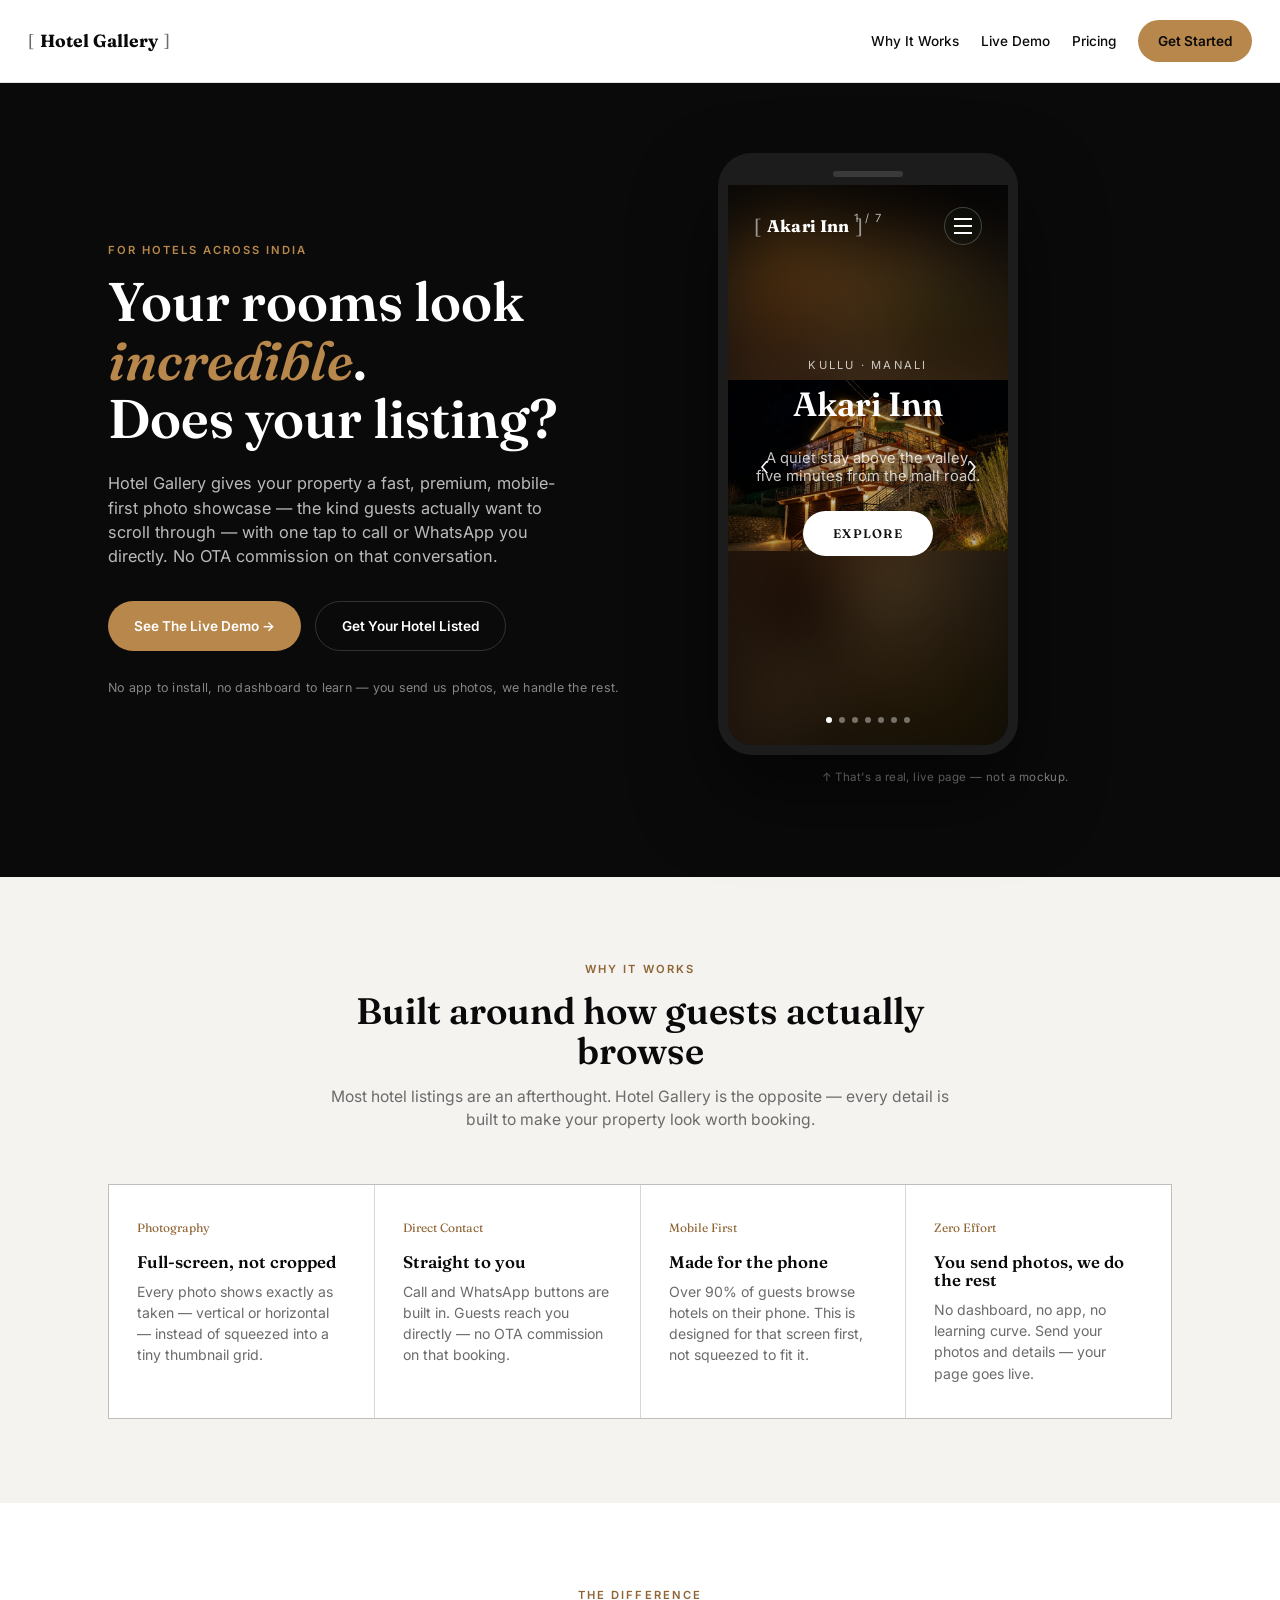
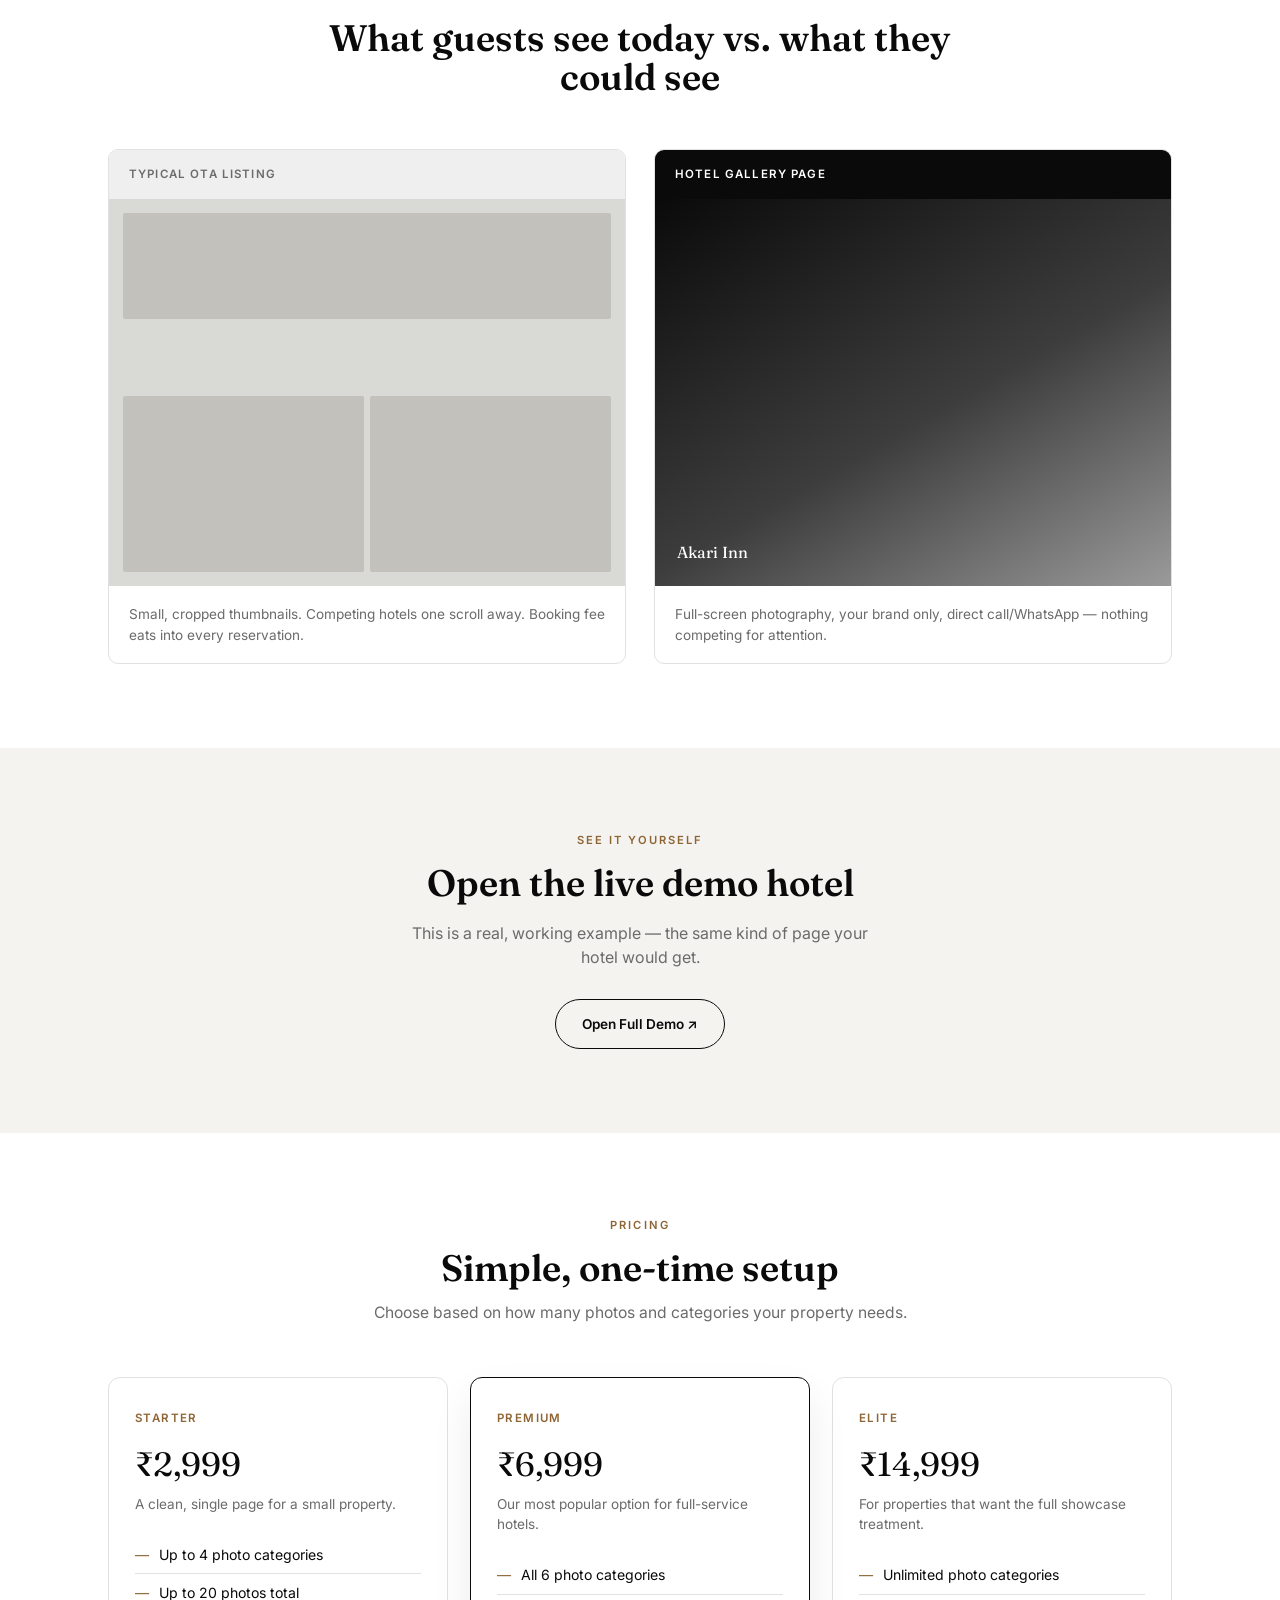
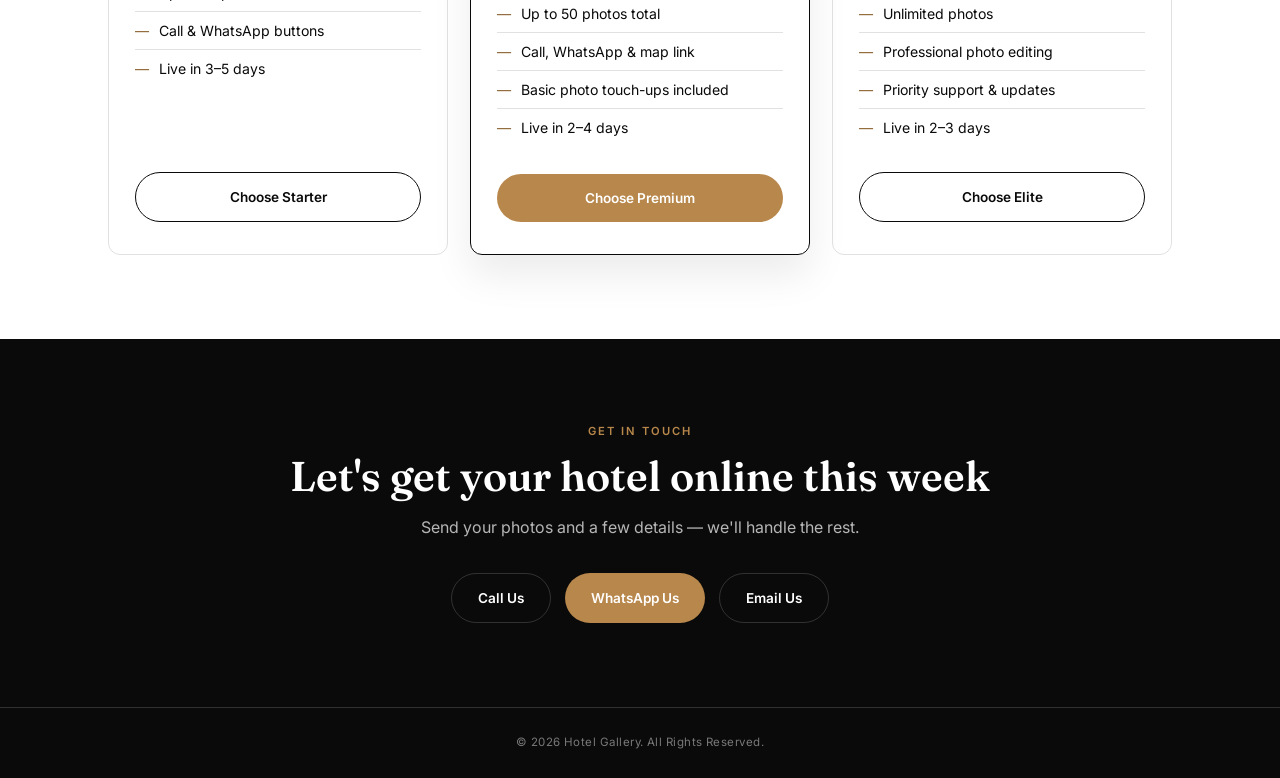
==== commit f7cc20f3: "Initial Hotel Gallery website" ====
--- a/index.html
+++ b/index.html
@@ -2,742 +2,311 @@
 <html lang="en">
 <head>
 <meta charset="UTF-8">
-<meta name="viewport" content="width=device-width, initial-scale=1, viewport-fit=cover">
-<title>Hotel Shivling — Photo Gallery</title>
+<meta name="viewport" content="width=device-width, initial-scale=1">
+<title>Hotel Gallery — A Premium Photo Showcase for Your Hotel</title>
+<meta name="description" content="Hotel Gallery gives your property a fast, mobile-first photo showcase that gets guests to call or WhatsApp you directly — no OTA commission, no clutter.">
 
 <!--
   ============================================================
-  HOTEL GALLERY TEMPLATE — v3 (Editable, owner-only edit access)
-  ============================================================
-  EDIT ACCESS IS NOW PRIVATE.
-  Nobody sees an edit button by default. To edit, open this file
-  (or your published URL) with a secret key, e.g.:
-      hotel-gallery-carousel.html?edit=shivling2026
-  Change EDIT_KEY inside the <script> below to your own secret
-  word for each hotel before publishing. See the "WHO CAN EDIT"
-  note in the script for the full (honest) explanation of what
-  this does and doesn't protect against.
-
-  Once unlocked with the correct link, click the pencil icon
-  (top right) -> Edit Mode turns on -> click any text to change
-  it, click "+ Add Photo" / the camera icon on any slide to
-  upload real photos. Everything saves automatically in this
-  browser (localStorage). Click "Done Editing" to exit — the
-  pencil stays visible only to you on this browser going forward.
-
-  Use "Export Backup" (in edit mode) to download a .json file of
-  everything you've entered — keep this safe, and use "Import Backup"
-  to restore it (or to move your edits to another computer/browser).
-
-  To make a NEW hotel: copy this file, give it a new EDIT_KEY,
-  open it fresh (new browser profile / incognito, or clear
-  localStorage first) so it doesn't share the old hotel's saved
-  data, then fill it in and publish under that hotel's URL/folder.
+  THIS IS THE LANDING PAGE — sells Hotel Gallery to hotel owners
+  and showcases the live demo hotel via an embedded frame.
+  It does NOT touch hotel.html, css/style.css, js/gallery.js, or
+  any hotel.json / gallery folders — the hotel engine is untouched.
+
+  All the text on this page now lives in data/homepage.json —
+  same philosophy as hotel.json for hotel pages. Edit it directly,
+  or open this page with the secret key to edit in the browser:
+      index.html?edit=ownerkey2026
+  (same honest limitations as hotel.html's edit mode — see the
+  comment above EDIT_KEY in js/homepage.js for the full explanation)
+
+  The visual design/CSS below is unchanged from the previous
+  version — only the content became data-driven.
   ============================================================
 -->
 
-
 <link rel="preconnect" href="https://fonts.googleapis.com">
 <link rel="preconnect" href="https://fonts.gstatic.com" crossorigin>
-<link href="https://fonts.googleapis.com/css2?family=Fraunces:opsz,wght@9..144,500;9..144,600;9..144,700&family=Inter:wght@400;500;600;700;800&display=swap" rel="stylesheet">
+<link href="https://fonts.googleapis.com/css2?family=Fraunces:opsz,wght@9..144,500;9..144,600;9..144,700&family=Inter:wght@400;500;600;700&display=swap" rel="stylesheet">
 
 <style>
   :root{
-    --pine-dark:#0a0a0a;
-    --pine:#161616;
-    --pine-light:#4d4d4d;
-    --stone:#ffffff;
-    --amber:#bdbdbd;
-    --amber-light:#e6e6e6;
     --ink:#0a0a0a;
     --paper:#ffffff;
-    --line: rgba(255,255,255,0.22);
-    --edit: #e05b3c;
+    --dim:#f4f3f0;
+    --gray:#6b6b6b;
+    --line:rgba(10,10,10,0.12);
+    --line-dark:rgba(255,255,255,0.16);
+    --brass:#b8874b;
+    --brass-dark:#8f6535;
+    --edit:#e05b3c;
   }
   *{box-sizing:border-box; margin:0; padding:0;}
   html{scroll-behavior:smooth;}
   @media (prefers-reduced-motion: reduce){ html{scroll-behavior:auto;} *{animation-duration:.001ms !important; transition-duration:.001ms !important;} }
-  body{font-family:'Inter',sans-serif; background:var(--ink); color:var(--stone); -webkit-font-smoothing:antialiased;}
-  a{color:inherit; text-decoration:none;}
-  button{font:inherit; background:none; border:none; cursor:pointer; color:inherit;}
-
-  /* ---------- Top bar (fixed, transparent -> solid on scroll not needed, keep simple translucent) ---------- */
-  .topbar{
-    position:fixed; top:0; left:0; right:0; z-index:60;
+  body{font-family:'Inter',sans-serif; color:var(--ink); background:var(--paper); -webkit-font-smoothing:antialiased; line-height:1.5;}
+  a{color:inherit;}
+  img,iframe{max-width:100%; display:block;}
+  .wrap{max-width:1120px; margin:0 auto; padding:0 28px;}
+  h1,h2,h3{font-family:'Fraunces',serif; font-weight:600; line-height:1.08;}
+  .eyebrow{font-size:0.7rem; letter-spacing:0.18em; text-transform:uppercase; color:var(--brass-dark); font-weight:600; margin-bottom:14px;}
+  :focus-visible{outline:2px solid var(--brass); outline-offset:3px;}
+
+  .btn{
+    display:inline-flex; align-items:center; gap:8px;
+    font-family:'Inter',sans-serif; font-weight:600; font-size:0.85rem;
+    padding:14px 26px; border-radius:40px; text-decoration:none;
+    transition:transform .15s ease, opacity .15s ease;
+  }
+  .btn:hover{transform:translateY(-1px);}
+  .btn-primary{background:var(--brass); color:#fff;}
+  .btn-ghost{border:1px solid var(--line-dark); color:#fff;}
+  .btn-ghost-dark{border:1px solid var(--line); color:var(--ink);}
+
+  /* ---------- Nav ---------- */
+  .topnav{
+    position:sticky; top:0; z-index:50;
     display:flex; align-items:center; justify-content:space-between;
-    padding:22px 26px;
-    mix-blend-mode:normal;
-  }
-  .topbar .brand{display:flex; align-items:center; gap:6px; font-family:'Fraunces',serif; font-weight:700; font-size:1.15rem;}
-  .topbar .brand .bracket{font-weight:400; color:rgba(255,255,255,0.55); font-size:1.3rem;}
-  .topbar .hotel-name{
-    font-family:'Fraunces',serif; font-weight:700; font-size:1.05rem; letter-spacing:0.01em;
-    outline:none;
-  }
-  .topbar-right{display:flex; align-items:center; gap:16px;}
-  .icon-btn{width:38px; height:38px; border-radius:50%; display:flex; align-items:center; justify-content:center; background:rgba(16,25,15,0.35); border:1px solid var(--line);}
-  .hamburger{display:flex; flex-direction:column; gap:5px;}
-  .hamburger span{width:18px; height:2px; background:var(--stone); display:block; transition:transform .25s ease, opacity .25s ease;}
-  .hamburger.open span:nth-child(1){transform:translateY(7px) rotate(45deg);}
-  .hamburger.open span:nth-child(2){opacity:0;}
-  .hamburger.open span:nth-child(3){transform:translateY(-7px) rotate(-45deg);}
-  .edit-toggle.active{background:var(--edit); border-color:var(--edit);}
-
-  /* ---------- Menu overlay ---------- */
-  .menu-overlay{
-    position:fixed; inset:0; z-index:70; background:var(--pine-dark); color:var(--stone);
-    display:flex; flex-direction:column; justify-content:center; padding:40px 36px;
-    transform:translateY(-100%); transition:transform .35s cubic-bezier(.6,0,.3,1);
-  }
-  .menu-overlay.show{transform:translateY(0);}
-  .menu-overlay nav{display:flex; flex-direction:column; gap:2px; margin-bottom:36px;}
-  .menu-overlay nav a{font-family:'Inter',sans-serif; font-weight:700; font-size:1.5rem; letter-spacing:0.04em; text-transform:uppercase; padding:10px 0; border-bottom:1px solid var(--line);}
-  .menu-overlay .contact-row{display:flex; gap:22px; flex-wrap:wrap; font-size:0.8rem; text-transform:uppercase; letter-spacing:0.08em; color:var(--amber-light);}
-
-  /* ---------- Fullscreen carousel (matches reference: one viewport, arrows switch categories) ---------- */
-  .carousel{position:relative; height:100vh; min-height:560px; overflow:hidden; background:var(--pine);}
-  .cslide{
-    position:absolute; inset:0;
-    display:flex; align-items:center; justify-content:center;
-    opacity:0; visibility:hidden; transform:scale(1.03);
-    transition:opacity .6s ease, transform .8s ease, visibility 0s linear .6s;
-  }
-  .cslide.active{opacity:1; visibility:visible; transform:scale(1); transition:opacity .6s ease, transform .8s ease, visibility 0s;}
-  /* backdrop: blurred, cropped copy fills the whole screen so there's never empty space */
-  .cslide-bg{position:absolute; inset:0; z-index:0; background-size:cover; background-position:center; background-color:var(--pine); filter:blur(32px) brightness(0.55); transform:scale(1.15);}
-  /* foreground: the actual photo, shown in full (no cropping) — vertical photos stay vertical, horizontal stay horizontal */
-  .cslide-img{position:absolute; inset:0; z-index:1; background-size:contain; background-position:center; background-repeat:no-repeat;}
-  .cslide::after{content:""; position:absolute; inset:0; z-index:2; background:radial-gradient(ellipse at center, rgba(0,0,0,0.22) 0%, rgba(0,0,0,0.4) 100%);}
-  .cslide-body{position:relative; z-index:3; text-align:center; padding:0 28px; max-width:520px;}
-  .cslide-eyebrow{font-family:'Inter',sans-serif; font-size:0.7rem; letter-spacing:0.2em; text-transform:uppercase; color:rgba(255,255,255,0.75); margin-bottom:14px;}
-  .cslide h2{
-    font-family:'Fraunces',serif; font-weight:600; font-size:clamp(2.1rem, 8vw, 3rem);
-    line-height:1.08; color:#fff; margin-bottom:26px;
-    text-shadow:0 2px 18px rgba(0,0,0,0.5);
-  }
-  .cslide p{font-family:'Inter',sans-serif; font-size:0.92rem; color:rgba(255,255,255,0.78); max-width:34ch; margin:0 auto 26px;}
-  .see-gallery-pill{
-    display:inline-flex; align-items:center; gap:8px;
-    background:#fff; color:#111;
-    padding:15px 30px; border-radius:40px;
-    font-family:'Fraunces',serif; font-weight:600; font-size:0.78rem;
-    letter-spacing:0.1em; text-transform:uppercase;
-  }
-  .see-gallery-pill[disabled]{opacity:0.55; pointer-events:none;}
-
-  .car-nav{
-    position:absolute; top:50%; transform:translateY(-50%); z-index:20;
-    width:44px; height:44px; display:flex; align-items:center; justify-content:center;
-    color:#fff; font-size:1.7rem; font-weight:300;
-  }
-  .car-prev{left:14px;} .car-next{right:14px;}
-
-  .car-dots{position:absolute; bottom:22px; left:0; right:0; z-index:20; display:flex; justify-content:center; gap:7px;}
-  .car-dots span{width:6px; height:6px; border-radius:50%; background:rgba(255,255,255,0.4);}
-  .car-dots span.active{background:#fff;}
-
-  .car-count{position:absolute; top:26px; left:50%; transform:translateX(-50%); z-index:20; font-family:'Inter',sans-serif; font-size:0.7rem; letter-spacing:0.14em; color:rgba(255,255,255,0.7);}
-
-  /* ---------- Edit mode affordances ---------- */
-  [contenteditable="true"]{ outline: 1px dashed transparent; border-radius:3px; padding:1px 4px; margin:-1px -4px; }
-  .edit-mode [contenteditable="true"]{ outline-color: rgba(224,91,60,0.6); background: rgba(224,91,60,0.08); cursor:text; }
-  .edit-mode [contenteditable="true"]:focus{ outline-color: var(--edit); background: rgba(224,91,60,0.14); }
-
-  .add-photo-btn{
-    display:none;
-    align-items:center; gap:8px;
-    font-size:0.72rem; letter-spacing:0.06em; text-transform:uppercase;
-    padding:9px 14px; border-radius:20px;
-    border:1px dashed var(--edit); color:var(--edit); background:rgba(224,91,60,0.08);
-  }
-  .edit-mode .add-photo-btn{display:inline-flex;}
-  .cover-edit{position:absolute; top:70px; right:26px; z-index:5; display:none;}
-  .edit-mode .cover-edit{display:block;}
-
-  .photo-remove{
-    position:absolute; top:6px; right:6px; z-index:6;
-    width:24px; height:24px; border-radius:50%;
-    background:var(--edit); color:#fff; font-size:0.85rem;
-    display:none; align-items:center; justify-content:center;
-  }
-  .edit-mode .photo-remove{display:flex;}
-
-  /* ---------- Contact section ---------- */
-  .contact{background:var(--pine-dark); color:var(--stone); padding:64px 26px 44px;}
-  .contact-inner{max-width:640px; margin:0 auto;}
-  .contact-eyebrow{font-size:0.72rem; letter-spacing:0.18em; text-transform:uppercase; color:var(--amber-light); margin-bottom:10px;}
-  .contact h2{font-family:'Inter',sans-serif; font-weight:800; text-transform:uppercase; letter-spacing:0.02em; font-size:1.9rem; margin-bottom:34px;}
-  .contact-row{display:flex; align-items:center; justify-content:space-between; padding:18px 0; border-top:1px solid var(--line);}
-  .contact-list .contact-row:last-child{border-bottom:1px solid var(--line);}
-  .contact-row .label{font-size:0.68rem; letter-spacing:0.1em; text-transform:uppercase; color:var(--amber-light);}
-  .contact-row .value{font-size:1rem; font-family:'Inter',sans-serif; font-weight:600; display:block;}
-  .contact-row .go{font-size:1.1rem; color:var(--amber-light);}
-  footer{text-align:center; padding:22px; font-size:0.68rem; letter-spacing:0.06em; color:var(--pine-light); background:var(--pine-dark);}
-
-  /* ---------- Edit toolbar (bottom, only visible in edit mode) ---------- */
+    padding:20px 28px; background:rgba(255,255,255,0.9); backdrop-filter:blur(8px);
+    border-bottom:1px solid var(--line);
+  }
+  .topnav .brand{font-family:'Fraunces',serif; font-weight:700; font-size:1.1rem; display:flex; align-items:center; gap:6px;}
+  .topnav .brand .bracket{color:var(--gray); font-weight:400;}
+  .topnav nav{display:flex; align-items:center; gap:22px; font-size:0.85rem; font-weight:500;}
+  .topnav nav a{text-decoration:none; color:var(--ink);}
+  .topnav .btn-primary{padding:11px 20px;}
+  @media (max-width:640px){ .topnav nav a.hide-mobile{display:none;} }
+  .icon-btn{width:36px; height:36px; border-radius:50%; display:flex; align-items:center; justify-content:center; background:rgba(10,10,10,0.06); border:1px solid var(--line); cursor:pointer;}
+  .edit-toggle.active{background:var(--edit); border-color:var(--edit); color:#fff;}
+
+  /* ---------- Hero ---------- */
+  .hero{background:var(--ink); color:#fff; padding:70px 0 90px;}
+  .hero .wrap{display:grid; grid-template-columns:1.1fr 0.9fr; gap:56px; align-items:center;}
+  @media (max-width:880px){ .hero .wrap{grid-template-columns:1fr; gap:44px;} }
+  .hero h1{font-size:clamp(2.2rem, 5vw, 3.4rem); margin-bottom:22px;}
+  .hero h1 em{font-style:italic; color:var(--brass);}
+  .hero p.lead{font-size:1.02rem; color:rgba(255,255,255,0.72); max-width:46ch; margin-bottom:32px;}
+  .hero .cta-row{display:flex; gap:14px; flex-wrap:wrap; margin-bottom:28px;}
+  .hero .trust{font-size:0.78rem; color:rgba(255,255,255,0.5); letter-spacing:0.02em;}
+
+  /* phone frame showing the REAL live demo hotel page */
+  .phone{
+    justify-self:center;
+    width:300px; border:10px solid #1c1c1c; border-radius:34px;
+    background:#1c1c1c; box-shadow:0 40px 80px rgba(0,0,0,0.5);
+    overflow:hidden; position:relative;
+  }
+  .phone .notch{height:22px; background:#1c1c1c; display:flex; align-items:center; justify-content:center;}
+  .phone .notch::after{content:""; width:70px; height:6px; border-radius:6px; background:#3a3a3a;}
+  .phone iframe{width:100%; height:560px; border:0; background:#111;}
+  .phone-caption{text-align:center; font-size:0.72rem; color:rgba(255,255,255,0.5); margin-top:14px; letter-spacing:0.04em;}
+  #homeChangeDemoBtn{display:none; margin:10px auto 0;}
+  .edit-mode #homeChangeDemoBtn{display:flex; margin-left:auto; margin-right:auto;}
+
+  /* ---------- Section shell ---------- */
+  section{padding:84px 0;}
+  .section-head{max-width:640px; margin:0 auto 52px; text-align:center;}
+  .section-head h2{font-size:clamp(1.7rem, 3.6vw, 2.3rem);}
+  .section-head p{color:var(--gray); font-size:0.98rem; margin-top:14px;}
+
+  /* ---------- Benefits ---------- */
+  .benefits{background:var(--dim);}
+  .benefit-grid{display:grid; grid-template-columns:repeat(4,1fr); gap:1px; background:var(--line); border:1px solid var(--line);}
+  @media (max-width:880px){ .benefit-grid{grid-template-columns:repeat(2,1fr);} }
+  .benefit{background:var(--paper); padding:34px 28px;}
+  .benefit .num{font-family:'Fraunces',serif; font-size:0.75rem; color:var(--brass-dark); margin-bottom:16px;}
+  .benefit h3{font-size:1.05rem; margin-bottom:10px;}
+  .benefit p{font-size:0.88rem; color:var(--gray);}
+
+  /* ---------- Before / After ---------- */
+  .compare-grid{display:grid; grid-template-columns:1fr 1fr; gap:28px;}
+  @media (max-width:760px){ .compare-grid{grid-template-columns:1fr;} }
+  .compare-card{border-radius:10px; overflow:hidden; border:1px solid var(--line);}
+  .compare-card .tag{padding:16px 20px; font-size:0.72rem; letter-spacing:0.1em; text-transform:uppercase; font-weight:600;}
+  .compare-card.bad .tag{background:#efefef; color:var(--gray);}
+  .compare-card.good .tag{background:var(--ink); color:#fff;}
+  .compare-visual{aspect-ratio:4/3; position:relative;}
+  .compare-card.bad .compare-visual{
+    background:#d9d9d6; padding:14px; display:grid; grid-template-columns:1fr 1fr; gap:6px;
+  }
+  .compare-card.bad .compare-visual .tile{background:#c3c1bb; border-radius:2px;}
+  .compare-card.bad .compare-visual .tile:nth-child(1){grid-column:1/3; height:60%;}
+  .compare-card.good .compare-visual{
+    background:linear-gradient(150deg,#0a0a0a,#3d3d3d 55%,#9a9a9a);
+    display:flex; align-items:flex-end; padding:22px;
+  }
+  .compare-card.good .compare-visual span{font-family:'Fraunces',serif; color:#fff; font-size:1rem; position:relative; z-index:2;}
+  .compare-card .note{padding:18px 20px; font-size:0.85rem; color:var(--gray);}
+  .compare-photo{position:absolute; inset:0; background-size:cover; background-position:center; z-index:0;}
+  .compare-photo-overlay{position:absolute; inset:0; background:linear-gradient(0deg, rgba(0,0,0,0.55) 0%, rgba(0,0,0,0.05) 55%); z-index:1;}
+  .compare-photo-actions{display:none; padding:12px 20px 0; gap:10px;}
+  .edit-mode .compare-photo-actions{display:flex;}
+  .compare-photo-btn{font-size:0.72rem; color:var(--edit); border:1px dashed var(--edit); border-radius:14px; padding:6px 12px; background:rgba(224,91,60,0.06);}
+  .compare-photo-btn.remove{color:var(--gray); border-color:var(--line);}
+
+  /* ---------- Pricing ---------- */
+  .pricing-grid{display:grid; grid-template-columns:repeat(3,1fr); gap:22px;}
+  @media (max-width:880px){ .pricing-grid{grid-template-columns:1fr; max-width:380px; margin:0 auto;} }
+  .price-card{border:1px solid var(--line); border-radius:12px; padding:32px 26px; display:flex; flex-direction:column;}
+  .price-card.featured{border-color:var(--ink); box-shadow:0 20px 40px rgba(0,0,0,0.08);}
+  .price-card .tier{font-size:0.72rem; letter-spacing:0.12em; text-transform:uppercase; color:var(--brass-dark); font-weight:600; margin-bottom:12px;}
+  .price-card .amount{font-family:'Fraunces',serif; font-size:2.1rem; margin-bottom:4px;}
+  .price-card .desc{font-size:0.85rem; color:var(--gray); margin-bottom:22px;}
+  .price-card ul{list-style:none; margin-bottom:10px; flex:1;}
+  .price-card li{font-size:0.88rem; padding:8px 0; border-top:1px solid var(--line); display:flex; gap:10px; align-items:flex-start;}
+  .price-card li:first-child{border-top:none;}
+  .price-card li::before{content:"—"; color:var(--brass-dark);}
+  .price-card .btn{justify-content:center; width:100%;}
+  .feature-remove{display:none; width:18px; height:18px; border-radius:50%; background:var(--edit); color:#fff; font-size:0.6rem; align-items:center; justify-content:center; flex-shrink:0;}
+  .edit-mode .feature-remove{display:flex;}
+  .add-feature-btn{display:none; font-size:0.72rem; color:var(--edit); border:1px dashed var(--edit); border-radius:14px; padding:6px 12px; margin-bottom:16px; background:rgba(224,91,60,0.06);}
+  .edit-mode .add-feature-btn{display:inline-flex;}
+
+  /* ---------- Contact / CTA ---------- */
+  .cta-band{background:var(--ink); color:#fff; text-align:center;}
+  .cta-band h2{font-size:clamp(1.8rem,4vw,2.6rem); margin-bottom:16px;}
+  .cta-band p{color:rgba(255,255,255,0.7); max-width:48ch; margin:0 auto 34px;}
+  .contact-links{display:flex; justify-content:center; gap:14px; flex-wrap:wrap;}
+  #homeEditContactBtn{display:none; margin-top:16px;}
+  .edit-mode #homeEditContactBtn{display:inline-flex;}
+
+  footer{background:var(--ink); color:rgba(255,255,255,0.45); text-align:center; padding:26px; font-size:0.72rem; letter-spacing:0.04em; border-top:1px solid var(--line-dark);}
+
+  /* ---------- Edit mode ---------- */
+  [contenteditable="true"]{ outline:1px dashed transparent; border-radius:3px; padding:1px 4px; margin:-1px -4px; }
+  .edit-mode [contenteditable="true"]{ outline-color:rgba(224,91,60,0.6); background:rgba(224,91,60,0.08); cursor:text; }
+  .edit-mode [contenteditable="true"]:focus{ outline-color:var(--edit); background:rgba(224,91,60,0.14); }
   .edit-toolbar{
     position:fixed; left:0; right:0; bottom:0; z-index:80;
-    display:none; align-items:center; justify-content:center; gap:10px;
-    padding:14px 16px; background:var(--pine-dark); border-top:1px solid var(--line);
-    flex-wrap:wrap;
+    display:none; align-items:center; justify-content:center; gap:10px; flex-wrap:wrap;
+    padding:14px 16px; background:var(--ink); border-top:1px solid var(--line-dark);
   }
   .edit-mode .edit-toolbar{display:flex;}
-  .edit-toolbar .pill{
-    font-size:0.72rem; letter-spacing:0.06em; text-transform:uppercase;
-    padding:9px 14px; border-radius:20px; border:1px solid var(--line); color:var(--stone);
-  }
+  .edit-toolbar .pill{font-size:0.72rem; letter-spacing:0.06em; text-transform:uppercase; padding:9px 14px; border-radius:20px; border:1px solid var(--line-dark); color:#fff; background:transparent;}
   .edit-toolbar .pill.primary{background:var(--edit); border-color:var(--edit);}
-  .edit-mode body{padding-bottom:60px;}
-
-  /* ---------- Lightbox ---------- */
-  .lightbox{position:fixed; inset:0; z-index:100; background:var(--ink); display:flex; flex-direction:column; opacity:0; pointer-events:none; transition:opacity .25s ease;}
-  .lightbox.show{opacity:1; pointer-events:auto;}
-  .lightbox-top{display:flex; align-items:center; justify-content:space-between; padding:18px 20px;}
-  .lightbox-top .lb-title{font-family:'Inter',sans-serif; font-weight:700; letter-spacing:0.06em; text-transform:uppercase; font-size:0.9rem;}
-  .lightbox-top .lb-count{font-size:0.78rem; color:var(--amber-light);}
-  .lb-close{font-size:1.4rem; padding:6px 10px;}
-  .lb-stage{flex:1; position:relative; display:flex; align-items:center; overflow:hidden;}
-  .lb-track{display:flex; height:100%; width:100%; transition:transform .35s cubic-bezier(.6,0,.3,1);}
-  .lb-slide{min-width:100%; height:100%; display:flex; align-items:center; justify-content:center; position:relative; background-color:var(--pine); overflow:hidden;}
-  .lb-slide .lb-bg{position:absolute; inset:0; z-index:0; background-size:cover; background-position:center; filter:blur(32px) brightness(0.5); transform:scale(1.15);}
-  .lb-slide .lb-img{position:absolute; inset:0; z-index:1; background-size:contain; background-position:center; background-repeat:no-repeat;}
-  .lb-slide .cap{position:absolute; bottom:22px; left:22px; z-index:2; font-size:0.85rem; letter-spacing:0.04em; background:rgba(0,0,0,0.35); padding:6px 12px; border-radius:20px;}
-  .lb-nav{position:absolute; top:50%; transform:translateY(-50%); width:44px; height:44px; border-radius:50%; background:rgba(255,255,255,0.12); display:flex; align-items:center; justify-content:center; font-size:1.2rem; z-index:5;}
-  .lb-prev{left:14px;} .lb-next{right:14px;}
-  .lb-dots{display:flex; justify-content:center; gap:6px; padding:16px 0 22px; flex-wrap:wrap;}
-  .lb-dots span{width:6px; height:6px; border-radius:50%; background:var(--pine-light);}
-  .lb-dots span.active{background:var(--amber-light);}
-  .lb-add{margin:0 auto 18px; display:none;}
-  .edit-mode .lb-add{display:inline-flex;}
-
-  :focus-visible{outline:2px solid var(--amber-light); outline-offset:3px;}
+  .edit-mode body{padding-bottom:0;}
+  .edit-mode{padding-bottom:60px;}
   input[type=file]{display:none;}
 </style>
 </head>
 <body>
 
-<nav class="topbar">
-  <span class="brand"><span class="bracket">[</span><span class="hotel-name" id="fieldName" contenteditable="false" spellcheck="false">Hotel Shivling</span><span class="bracket">]</span></span>
-  <div class="topbar-right">
-    <button class="icon-btn edit-toggle" id="editToggle" aria-label="Toggle edit mode" title="Edit this site" style="display:none;">✎</button>
-    <button class="icon-btn hamburger" id="menuBtn" aria-label="Open menu"><span></span><span></span><span></span></button>
-  </div>
+<nav class="topnav">
+  <span class="brand"><span class="bracket">[</span> Hotel Gallery <span class="bracket">]</span></span>
+  <nav>
+    <a href="#benefits" class="hide-mobile">Why It Works</a>
+    <a href="#demo" class="hide-mobile">Live Demo</a>
+    <a href="#pricing" class="hide-mobile">Pricing</a>
+    <button class="icon-btn edit-toggle" id="homeEditToggle" title="Edit this page" style="display:none;">✎</button>
+    <a href="#contact" class="btn btn-primary">Get Started</a>
+  </nav>
 </nav>
 
-<div class="menu-overlay" id="menuOverlay">
-  <button class="lb-close" id="menuClose" aria-label="Close menu" style="position:absolute; top:22px; right:26px;">✕</button>
-  <nav id="menuLinks"></nav>
-  <div class="contact-row">
-    <a id="menuCall" href="#">Call</a>
-    <a id="menuWhatsapp" href="#" target="_blank">WhatsApp</a>
-    <a id="menuEmail" href="#">Email</a>
-  </div>
+<section class="hero">
+  <div class="wrap">
+    <div>
+      <div class="eyebrow" id="homeHeroEyebrow" contenteditable="false" style="color:var(--brass);">For Hotels Across India</div>
+      <h1 id="homeHeroTitle" contenteditable="false">Your rooms look <em>incredible</em>.<br>Does your listing?</h1>
+      <p class="lead" id="homeHeroSubtitle" contenteditable="false"></p>
+      <div class="cta-row">
+        <a href="#demo" class="btn btn-primary" id="homeCtaPrimary" contenteditable="false">See The Live Demo →</a>
+        <a href="#contact" class="btn btn-ghost" id="homeCtaSecondary" contenteditable="false">Get Your Hotel Listed</a>
+      </div>
+      <div class="trust" id="homeTrustLine" contenteditable="false"></div>
+    </div>
+
+    <div>
+      <div class="phone">
+        <div class="notch"></div>
+        <iframe id="homeDemoFrame" src="hotel.html?hotel=akari-inn" title="Live Hotel Gallery demo" loading="lazy"></iframe>
+      </div>
+      <div class="phone-caption" id="homePhoneCaption" contenteditable="false"></div>
+      <button class="btn btn-ghost-dark" id="homeChangeDemoBtn" style="border-color:rgba(255,255,255,0.3); color:#fff;">Change Demo Hotel</button>
+    </div>
+  </div>
+</section>
+
+<section class="benefits" id="benefits">
+  <div class="wrap">
+    <div class="section-head">
+      <div class="eyebrow" id="homeBenefitsEyebrow" contenteditable="false">Why It Works</div>
+      <h2 id="homeBenefitsTitle" contenteditable="false"></h2>
+      <p id="homeBenefitsSub" contenteditable="false"></p>
+    </div>
+    <div class="benefit-grid" id="homeBenefitsGrid"></div>
+  </div>
+</section>
+
+<section class="compare">
+  <div class="wrap">
+    <div class="section-head">
+      <div class="eyebrow" id="homeCompareEyebrow" contenteditable="false">The Difference</div>
+      <h2 id="homeCompareTitle" contenteditable="false"></h2>
+    </div>
+    <div class="compare-grid">
+      <div class="compare-card bad">
+        <div class="tag" id="homeCompareBadTag" contenteditable="false">Typical OTA Listing</div>
+        <div class="compare-visual" id="homeCompareBadVisual">
+          <div class="tile"></div><div class="tile"></div><div class="tile"></div>
+        </div>
+        <div class="compare-photo-actions" id="homeCompareBadActions"></div>
+        <p class="note" id="homeCompareBadNote" contenteditable="false"></p>
+      </div>
+      <div class="compare-card good">
+        <div class="tag" id="homeCompareGoodTag" contenteditable="false">Hotel Gallery Page</div>
+        <div class="compare-visual" id="homeCompareGoodVisual"><span id="homeCompareGoodLabel" contenteditable="false">Your Hotel</span></div>
+        <div class="compare-photo-actions" id="homeCompareGoodActions"></div>
+        <p class="note" id="homeCompareGoodNote" contenteditable="false"></p>
+      </div>
+    </div>
+  </div>
+</section>
+
+<section id="demo" style="background:var(--dim);">
+  <div class="wrap" style="text-align:center;">
+    <div class="eyebrow" id="homeDemoEyebrow" contenteditable="false">See It Yourself</div>
+    <h2 style="font-size:clamp(1.7rem,3.6vw,2.3rem); margin-bottom:18px;" id="homeDemoTitle" contenteditable="false"></h2>
+    <p style="color:var(--gray); max-width:48ch; margin:0 auto 30px;" id="homeDemoSub" contenteditable="false"></p>
+    <a href="hotel.html?hotel=akari-inn" data-demo-link class="btn btn-ghost-dark" style="border-color:var(--ink);" target="_blank" id="homeDemoButtonLabel" contenteditable="false">Open Full Demo ↗</a>
+  </div>
+</section>
+
+<section id="pricing">
+  <div class="wrap">
+    <div class="section-head">
+      <div class="eyebrow" id="homePricingEyebrow" contenteditable="false">Pricing</div>
+      <h2 id="homePricingTitle" contenteditable="false"></h2>
+      <p id="homePricingSub" contenteditable="false"></p>
+    </div>
+    <div class="pricing-grid" id="homePricingGrid"></div>
+  </div>
+</section>
+
+<section class="cta-band" id="contact">
+  <div class="wrap">
+    <div class="eyebrow" id="homeCtaEyebrow" contenteditable="false" style="color:var(--brass);">Get In Touch</div>
+    <h2 id="homeCtaTitle" contenteditable="false"></h2>
+    <p id="homeCtaSub" contenteditable="false"></p>
+    <div class="contact-links">
+      <a href="tel:+9100000000" class="btn btn-ghost" id="homeCallLink">Call Us</a>
+      <a href="https://wa.me/9100000000" class="btn btn-primary" id="homeWaLink" target="_blank">WhatsApp Us</a>
+      <a href="mailto:info@hotelgallery.in" class="btn btn-ghost" id="homeEmailLink">Email Us</a>
+    </div>
+    <button class="btn btn-ghost-dark" id="homeEditContactBtn" style="border-color:rgba(255,255,255,0.3); color:#fff;">Edit Contact Details</button>
+  </div>
+</section>
+
+<footer id="homeFooter" contenteditable="false">© 2026 Hotel Gallery. All Rights Reserved.</footer>
+
+<div class="edit-toolbar">
+  <span class="pill" style="border:none;">Edit Mode — click any text to change it</span>
+  <button class="pill" id="homeExportBtn">Export homepage.json</button>
+  <button class="pill" id="homeImportBtn">Import Backup</button>
+  <button class="pill" id="homeResetBtn" title="Discard local preview edits, reload the real published homepage.json">Reset to Published</button>
+  <button class="pill primary" id="homeDoneBtn">Done Editing</button>
+  <input type="file" id="homeImportFile" accept="application/json">
 </div>
 
-<section class="carousel" id="carousel">
-  <span class="car-count" id="carCount">1 / 7</span>
-  <button class="icon-btn cover-edit" id="heroCoverBtn" title="Change this slide's photo" style="top:70px; right:26px; position:absolute; z-index:21;">📷</button>
-  <div id="carTrack"></div>
-  <button class="car-nav car-prev" id="carPrev" aria-label="Previous">‹</button>
-  <button class="car-nav car-next" id="carNext" aria-label="Next">›</button>
-  <div class="car-dots" id="carDots"></div>
-</section>
-
-<section class="contact" id="contact">
-  <div class="contact-inner">
-    <div class="contact-eyebrow" id="fieldContactEyebrow" contenteditable="false">Get in touch</div>
-    <h2 id="fieldContactHeading" contenteditable="false">Plan your stay</h2>
-    <div class="contact-list">
-      <div class="contact-row"><span><span class="label">Location</span><span class="value" id="cLocation" contenteditable="false">View on map</span></span><button class="icon-btn cover-edit" id="editLocationBtn" title="Paste this hotel's Google Maps link" style="position:static; width:30px; height:30px; margin-right:8px;">📍</button><a class="go" id="cLocationLink" href="#" target="_blank">↗</a></div>
-      <div class="contact-row"><span><span class="label">Call</span><span class="value" id="cPhone" contenteditable="false">+91 00000 00000</span></span><a class="go" id="cPhoneLink" href="#">↗</a></div>
-      <div class="contact-row"><span><span class="label">WhatsApp</span><span class="value" id="cWhats" contenteditable="false">+91 00000 00000</span></span><a class="go" id="cWhatsLink" href="#" target="_blank">↗</a></div>
-      <div class="contact-row"><span><span class="label">Email</span><span class="value" id="cEmail" contenteditable="false">info@hotel.com</span></span><a class="go" id="cEmailLink" href="#">↗</a></div>
-    </div>
-  </div>
-</section>
-
-<footer id="fieldFooter" contenteditable="false">© 2026 Hotel Gallery. All Rights Reserved.</footer>
-
-<div class="edit-toolbar">
-  <span class="pill" style="border:none; color:var(--amber-light);">Edit Mode — click any text, or a photo tile, to change it</span>
-  <button class="pill" id="exportBtn">Export Backup</button>
-  <button class="pill" id="importBtn">Import Backup</button>
-  <button class="pill primary" id="doneBtn">Done Editing</button>
-  <input type="file" id="importFile" accept="application/json">
-</div>
-
-<div class="lightbox" id="lightbox">
-  <div class="lightbox-top">
-    <span class="lb-title" id="lbTitle">Rooms</span>
-    <span class="lb-count" id="lbCount">1 / 5</span>
-    <button class="lb-close" id="lbClose" aria-label="Close gallery">✕</button>
-  </div>
-  <div class="lb-stage">
-    <button class="lb-nav lb-prev" id="lbPrev" aria-label="Previous photo">‹</button>
-    <div class="lb-track" id="lbTrack"></div>
-    <button class="lb-nav lb-next" id="lbNext" aria-label="Next photo">›</button>
-  </div>
-  <button class="pill lb-add" id="lbAddBtn">+ Add Photo to this Gallery</button>
-  <div class="lb-dots" id="lbDots"></div>
-</div>
-
-<script>
-/* ============================================================
-   DEFAULT DATA — used only the first time this file is opened
-   in a browser (no saved edits yet). After that, everything is
-   read from / written to localStorage, and can be edited live
-   with the pencil icon, or backed up with Export/Import.
-   ============================================================ */
-const DEFAULTS = {
-  name: "Hotel Shivling",
-  eyebrow: "Kullu · Manali",
-  tagline: "A quiet stay above the valley, five minutes from the mall road.",
-  phone: "+91 00000 00000",
-  phoneHref: "tel:+9100000000",
-  whatsapp: "+91 00000 00000",
-  whatsappHref: "https://wa.me/9100000000",
-  email: "info@hotelshivling.com",
-  mapsUrl: "https://maps.app.goo.gl/WhKhCBvqxmxEqqacA?g_st=ac",
-  heroImage: "",
-  contactEyebrow: "Get in touch",
-  contactHeading: "Plan your stay",
-  footerText: "© 2026 Hotel Gallery. All Rights Reserved.",
-  categories: [
-    { key:"exterior", label:"Exterior", image:"", images:[] },
-    { key:"interior", label:"Interior", image:"", images:[] },
-    { key:"rooms", label:"Rooms", image:"", images:[] },
-    { key:"bathrooms", label:"Bathrooms", image:"", images:[] },
-    { key:"amenities", label:"Amenities", image:"", images:[] },
-    { key:"food", label:"Food & Drink", image:"", images:[] }
-  ]
-};
-// each images[] entry: { src: "dataURL or url", cap: "caption text" }
-
-const GRADIENTS = {
-  rooms:"linear-gradient(150deg,#0a0a0a,#4a4a4a 60%,#8a8a8a)",
-  bathrooms:"linear-gradient(150deg,#141414,#5c5c5c 60%,#c2c2c2)",
-  exterior:"linear-gradient(150deg,#0a0a0a,#3d3d3d 55%,#9a9a9a)",
-  interior:"linear-gradient(150deg,#101010,#565656 60%,#b0b0b0)",
-  amenities:"linear-gradient(150deg,#151515,#4a4a4a 55%,#a8a8a8)",
-  food:"linear-gradient(150deg,#9a9a9a,#4a4a4a 55%,#0a0a0a)"
-};
-const HERO_GRADIENT = "linear-gradient(150deg,#0a0a0a,#3d3d3d 55%,#6b6b6b 100%)";
-
-const STORAGE_KEY = "hotelGalleryConfig_v1";
-let DATA = loadData();
-
-function loadData(){
-  try{
-    const raw = localStorage.getItem(STORAGE_KEY);
-    if(raw) return JSON.parse(raw);
-  }catch(e){}
-  return JSON.parse(JSON.stringify(DEFAULTS));
-}
-function saveData(){
-  try{ localStorage.setItem(STORAGE_KEY, JSON.stringify(DATA)); }catch(e){
-    alert("Could not save — your browser storage may be full. Try Export Backup, then remove a photo or two.");
-  }
-}
-
-/* ---------- Render ---------- */
-function bgStyle(catKeyOrHero){
-  if(catKeyOrHero === 'hero'){
-    return DATA.heroImage ? `url('${DATA.heroImage}')` : HERO_GRADIENT;
-  }
-  const cat = DATA.categories.find(c=>c.key===catKeyOrHero);
-  if(cat && cat.image) return `url('${cat.image}')`;
-  if(cat && cat.images.length) return `url('${cat.images[0].src}')`;
-  return GRADIENTS[catKeyOrHero] || GRADIENTS.rooms;
-}
-// Real photos: blurred cover backdrop + the actual photo shown in full (contain), so
-// vertical photos stay vertical and horizontal photos stay horizontal — nothing cropped.
-// Placeholder gradients: just a single plain div, no photo to preserve.
-function slideBgHTML(bg){
-  if(bg.startsWith('url')){
-    const esc = bg.replace(/"/g,'&quot;');
-    return `<div class="cslide-bg" style="background-image:${esc}"></div><div class="cslide-img" style="background-image:${esc}"></div>`;
-  }
-  return `<div class="cslide-bg" style="background:${bg}"></div>`;
-}
-
-function render(){
-  document.getElementById('fieldName').textContent = DATA.name;
-  document.getElementById('fieldContactEyebrow').textContent = DATA.contactEyebrow || "Get in touch";
-  document.getElementById('fieldContactHeading').textContent = DATA.contactHeading || "Plan your stay";
-  document.getElementById('fieldFooter').textContent = DATA.footerText || "© 2026 Hotel Gallery. All Rights Reserved.";
-
-  document.getElementById('cLocation').textContent = "View on map";
-  document.getElementById('cLocationLink').href = DATA.mapsUrl;
-  document.getElementById('cPhone').textContent = DATA.phone;
-  document.getElementById('cPhoneLink').href = DATA.phoneHref;
-  document.getElementById('cWhats').textContent = DATA.whatsapp;
-  document.getElementById('cWhatsLink').href = DATA.whatsappHref;
-  document.getElementById('cEmail').textContent = DATA.email;
-  document.getElementById('cEmailLink').href = "mailto:" + DATA.email;
-  document.getElementById('menuCall').href = DATA.phoneHref;
-  document.getElementById('menuWhatsapp').href = DATA.whatsappHref;
-  document.getElementById('menuEmail').href = "mailto:" + DATA.email;
-
-  const track = document.getElementById('carTrack');
-  const dotsEl = document.getElementById('carDots');
-  const menuLinks = document.getElementById('menuLinks');
-  track.innerHTML = '';
-  dotsEl.innerHTML = '';
-  menuLinks.innerHTML = '';
-
-  const total = DATA.categories.length + 1; // +1 for hero/welcome slide
-  document.getElementById('carCount').textContent = `${carIndex+1} / ${total}`;
-
-  // slide 0: welcome
-  const hero = document.createElement('div');
-  hero.className = 'cslide';
-  hero.dataset.slide = '0';
-  hero.innerHTML = `
-    ${slideBgHTML(bgStyle('hero'))}
-    <div class="cslide-body">
-      <div class="cslide-eyebrow" id="fieldEyebrow" contenteditable="false">${DATA.eyebrow}</div>
-      <h2 id="fieldHeroName" contenteditable="false">${DATA.name}</h2>
-      <p id="fieldTagline" contenteditable="false">${DATA.tagline}</p>
-      <button class="see-gallery-pill" id="heroExploreBtn">Explore</button>
-      <div style="margin-top:16px;">
-        <button class="add-photo-btn" id="heroAddPhotoBtn">+ Add Cover Photo</button>
-      </div>
-    </div>
-  `;
-  track.appendChild(hero);
-  const heroDot = document.createElement('span');
-  dotsEl.appendChild(heroDot);
-
-  DATA.categories.forEach((cat, i) => {
-    const slide = document.createElement('div');
-    slide.className = 'cslide';
-    slide.dataset.slide = String(i+1);
-
-    slide.innerHTML = `
-      ${slideBgHTML(bgStyle(cat.key))}
-      <div class="cslide-body">
-        <h2 contenteditable="false" data-catlabel="${cat.key}">${cat.label}</h2>
-        <button class="see-gallery-pill" data-cat="${cat.key}" ${cat.images.length ? '' : 'disabled'}>
-          ${cat.images.length ? 'See Gallery' : 'No Photos Yet'}
-        </button>
-        <div style="margin-top:16px;">
-          <button class="add-photo-btn" data-addcat="${cat.key}">+ Add Photo</button>
-        </div>
-      </div>
-    `;
-    track.appendChild(slide);
-
-    const dot = document.createElement('span');
-    dotsEl.appendChild(dot);
-
-    const a = document.createElement('a');
-    a.href = "#";
-    a.textContent = cat.label;
-    a.addEventListener('click', (e) => { e.preventDefault(); closeMenu(); goToSlide(i+1); });
-    menuLinks.appendChild(a);
-  });
-
-  updateCarousel();
-  wireEditableFields();
-}
-
-/* ---------- Carousel navigation ---------- */
-let carIndex = 0;
-function slideCount(){ return DATA.categories.length + 1; }
-function updateCarousel(){
-  const slides = document.querySelectorAll('.cslide');
-  const dots = document.querySelectorAll('.car-dots span');
-  slides.forEach((s,i) => s.classList.toggle('active', i===carIndex));
-  dots.forEach((d,i) => d.classList.toggle('active', i===carIndex));
-  const c = document.getElementById('carCount');
-  if(c) c.textContent = `${carIndex+1} / ${slideCount()}`;
-}
-function goToSlide(i){
-  carIndex = (i + slideCount()) % slideCount();
-  updateCarousel();
-}
-document.getElementById('carPrev').addEventListener('click', () => goToSlide(carIndex - 1));
-document.getElementById('carNext').addEventListener('click', () => goToSlide(carIndex + 1));
-document.addEventListener('click', (e) => {
-  if(e.target.closest('#heroExploreBtn')) goToSlide(carIndex + 1);
-});
-document.addEventListener('keydown', (e) => {
-  if(lightbox.classList.contains('show') || document.body.classList.contains('edit-mode')) return;
-  if(e.key === 'ArrowRight') goToSlide(carIndex + 1);
-  if(e.key === 'ArrowLeft') goToSlide(carIndex - 1);
-});
-let carTouchStartX = 0;
-const carouselEl = document.getElementById('carousel');
-carouselEl.addEventListener('touchstart', e => carTouchStartX = e.touches[0].clientX);
-carouselEl.addEventListener('touchend', e => {
-  const dx = e.changedTouches[0].clientX - carTouchStartX;
-  if(Math.abs(dx) < 40) return;
-  if(dx > 0) goToSlide(carIndex - 1); else goToSlide(carIndex + 1);
-});
-
-/* ============================================================
-   WHO CAN EDIT — read this before publishing
-   ============================================================
-   By default, NO ONE sees the edit pencil — it's hidden.
-   It only appears if you open the page with a secret key in the
-   URL, like:  yoursite.html?edit=shivling2026
-
-   Change EDIT_KEY below to your own secret word for each hotel
-   before you publish it. The first time you visit with the
-   correct ?edit=... link, this browser remembers you're the
-   owner (saved locally) and will keep showing the pencil to you
-   from then on — even without the ?edit= part in the URL.
-   Anyone else opening the plain URL never sees any edit controls.
-
-   HONEST LIMITATION: this key lives in the page's own code, so
-   it is NOT bank-grade security — a determined technical person
-   could view the page source and find it. It's a lock on your
-   front door, not a bank vault. For an ordinary hotel guest or
-   visitor, they will never see or find the edit option. If you
-   ever need real, unbreakable access control (e.g. multiple staff
-   logins, can't-be-viewed-in-source protection), that requires a
-   real backend/server — a bigger step we can take later.
-   ============================================================ */
-const EDIT_KEY = "shivling2026"; // <-- change this per hotel before publishing
-const EDIT_UNLOCK_STORAGE = "hg_owner_unlocked";
-(function checkEditAccess(){
-  const params = new URLSearchParams(window.location.search);
-  if(params.get('edit') === EDIT_KEY){
-    try{ localStorage.setItem(EDIT_UNLOCK_STORAGE, '1'); }catch(e){}
-  }
-})();
-function ownerIsUnlocked(){
-  try{ return localStorage.getItem(EDIT_UNLOCK_STORAGE) === '1'; }catch(e){ return false; }
-}
-
-/* ---------- Edit mode ---------- */
-const editToggle = document.getElementById('editToggle');
-if(ownerIsUnlocked()){ editToggle.style.display = 'flex'; }
-function setEditMode(on){
-  document.body.classList.toggle('edit-mode', on);
-  editToggle.classList.toggle('active', on);
-  document.querySelectorAll('[contenteditable]').forEach(el => el.setAttribute('contenteditable', on ? 'true' : 'false'));
-}
-editToggle.addEventListener('click', () => setEditMode(!document.body.classList.contains('edit-mode')));
-document.getElementById('doneBtn').addEventListener('click', () => setEditMode(false));
-
-function wireEditableFields(){
-  bindText('fieldName', v => DATA.name = v);
-  bindText('fieldHeroName', v => DATA.name = v);
-  bindText('fieldEyebrow', v => DATA.eyebrow = v);
-  bindText('fieldTagline', v => DATA.tagline = v);
-  bindText('fieldContactEyebrow', v => DATA.contactEyebrow = v);
-  bindText('fieldContactHeading', v => DATA.contactHeading = v);
-  bindText('fieldFooter', v => DATA.footerText = v);
-  bindText('cPhone', v => { DATA.phone = v; DATA.phoneHref = "tel:" + v.replace(/[^0-9+]/g,''); });
-  bindText('cWhats', v => { DATA.whatsapp = v; DATA.whatsappHref = "https://wa.me/" + v.replace(/[^0-9]/g,''); });
-  bindText('cEmail', v => DATA.email = v);
-
-  document.querySelectorAll('[data-catlabel]').forEach(h2 => {
-    h2.addEventListener('blur', () => {
-      const cat = DATA.categories.find(c=>c.key===h2.dataset.catlabel);
-      if(cat){ cat.label = h2.textContent.trim(); saveData(); render(); }
-    });
-  });
-
-  // keep hotel name in sync live between topbar and hero slide while typing
-  ['fieldName','fieldHeroName'].forEach(id=>{
-    const el = document.getElementById(id);
-    if(!el || el.dataset.inputBound === '1') return;
-    el.dataset.inputBound = '1';
-    el.addEventListener('input', e => {
-      const v = e.target.textContent;
-      const nameEl = document.getElementById('fieldName');
-      const heroEl = document.getElementById('fieldHeroName');
-      if(nameEl) nameEl.textContent = v;
-      if(heroEl) heroEl.textContent = v;
-    });
-  });
-}
-function bindText(id, onSave){
-  const el = document.getElementById(id);
-  if(!el || el.dataset.bound === '1') return;
-  el.dataset.bound = '1';
-  el.addEventListener('blur', () => { onSave(el.textContent.trim()); saveData(); render(); });
-}
-
-/* ---------- Photo upload ---------- */
-function fileToDataUrl(file){
-  return new Promise((resolve,reject) => {
-    const r = new FileReader();
-    r.onload = () => resolve(r.result);
-    r.onerror = reject;
-    r.readAsDataURL(file);
-  });
-}
-function pickImage(onPicked){
-  const input = document.createElement('input');
-  input.type = 'file'; input.accept = 'image/*';
-  input.addEventListener('change', async () => {
-    if(input.files && input.files[0]){
-      const dataUrl = await fileToDataUrl(input.files[0]);
-      onPicked(dataUrl);
-    }
-  });
-  input.click();
-}
-
-document.getElementById('editLocationBtn').addEventListener('click', () => {
-  const current = DATA.mapsUrl && DATA.mapsUrl !== "https://maps.google.com" ? DATA.mapsUrl : "";
-  const url = prompt("Paste this hotel's Google Maps link (from Google Maps app -> Share -> Copy link):", current);
-  if(url && url.trim()){
-    DATA.mapsUrl = url.trim();
-    saveData(); render();
-  }
-});
-
-document.getElementById('heroCoverBtn').addEventListener('click', () => {
-  const slideAt = carIndex;
-  pickImage(dataUrl => {
-    if(slideAt === 0){ DATA.heroImage = dataUrl; }
-    else { DATA.categories[slideAt-1].image = dataUrl; }
-    saveData(); render(); goToSlide(slideAt);
-  });
-});
-
-document.addEventListener('click', (e) => {
-  if(e.target.closest('#heroAddPhotoBtn')){
-    pickImage(dataUrl => { DATA.heroImage = dataUrl; saveData(); render(); goToSlide(0); });
-  }
-});
-
-document.getElementById('menuClose').addEventListener('click', closeMenu);
-
-document.addEventListener('click', (e) => {
-  const addBtn = e.target.closest('[data-addcat]');
-  if(addBtn){
-    const key = addBtn.dataset.addcat;
-    pickImage(dataUrl => {
-      const cat = DATA.categories.find(c=>c.key===key);
-      const label = prompt("Short label for this photo (e.g. 'Deluxe Room'):", cat.label) || cat.label;
-      cat.images.push({ src: dataUrl, cap: label });
-      saveData(); render();
-    });
-  }
-});
-
-/* ---------- Menu ---------- */
-const menuBtn = document.getElementById('menuBtn');
-const menuOverlay = document.getElementById('menuOverlay');
-menuBtn.addEventListener('click', () => { menuBtn.classList.toggle('open'); menuOverlay.classList.toggle('show'); });
-function closeMenu(){ menuBtn.classList.remove('open'); menuOverlay.classList.remove('show'); }
-
-/* ---------- Lightbox ---------- */
-const lightbox = document.getElementById('lightbox');
-const lbTrack = document.getElementById('lbTrack');
-const lbTitle = document.getElementById('lbTitle');
-const lbCount = document.getElementById('lbCount');
-const lbDots = document.getElementById('lbDots');
-let currentSlide = 0, currentCatKey = null;
-
-function openGallery(catKey, startIndex){
-  const cat = DATA.categories.find(c => c.key === catKey);
-  if(!cat.images.length) return;
-  currentCatKey = catKey;
-  lbTitle.textContent = cat.label;
-  renderLightbox();
-  currentSlide = startIndex || 0;
-  updateSlide();
-  lightbox.classList.add('show');
-  document.body.style.overflow = 'hidden';
-}
-function renderLightbox(){
-  const cat = DATA.categories.find(c => c.key === currentCatKey);
-  lbTrack.innerHTML = ''; lbDots.innerHTML = '';
-  cat.images.forEach((image, i) => {
-    const slide = document.createElement('div');
-    slide.className = 'lb-slide';
-    const url = `url('${image.src}')`;
-    slide.innerHTML = `<div class="lb-bg" style="background-image:${url}"></div><div class="lb-img" style="background-image:${url}"></div><span class="cap">${image.cap || ''}</span><button class="photo-remove" data-removeidx="${i}" title="Remove photo">✕</button>`;
-    lbTrack.appendChild(slide);
-    const dot = document.createElement('span');
-    if(i===currentSlide) dot.className = 'active';
-    lbDots.appendChild(dot);
-  });
-}
-function updateSlide(){
-  const cat = DATA.categories.find(c => c.key === currentCatKey);
-  if(!cat.images.length){ closeLightbox(); return; }
-  if(currentSlide >= cat.images.length) currentSlide = cat.images.length - 1;
-  lbTrack.style.transform = `translateX(-${currentSlide * 100}%)`;
-  lbCount.textContent = `${currentSlide+1} / ${cat.images.length}`;
-  [...lbDots.children].forEach((d,i) => d.classList.toggle('active', i===currentSlide));
-}
-document.getElementById('lbPrev').addEventListener('click', () => {
-  const cat = DATA.categories.find(c => c.key === currentCatKey);
-  currentSlide = (currentSlide - 1 + cat.images.length) % cat.images.length; updateSlide();
-});
-document.getElementById('lbNext').addEventListener('click', () => {
-  const cat = DATA.categories.find(c => c.key === currentCatKey);
-  currentSlide = (currentSlide + 1) % cat.images.length; updateSlide();
-});
-document.getElementById('lbClose').addEventListener('click', closeLightbox);
-function closeLightbox(){ lightbox.classList.remove('show'); document.body.style.overflow=''; }
-document.getElementById('lbAddBtn').addEventListener('click', () => {
-  pickImage(dataUrl => {
-    const cat = DATA.categories.find(c => c.key === currentCatKey);
-    const label = prompt("Short label for this photo:", cat.label) || cat.label;
-    cat.images.push({ src: dataUrl, cap: label });
-    saveData(); renderLightbox(); currentSlide = cat.images.length - 1; updateSlide(); render();
-  });
-});
-lbTrack.addEventListener('click', (e) => {
-  const rm = e.target.closest('[data-removeidx]');
-  if(rm && document.body.classList.contains('edit-mode')){
-    const cat = DATA.categories.find(c => c.key === currentCatKey);
-    cat.images.splice(Number(rm.dataset.removeidx), 1);
-    saveData(); renderLightbox(); updateSlide(); render();
-  }
-});
-
-document.addEventListener('click', (e) => {
-  const btn = e.target.closest('.see-gallery-pill[data-cat]');
-  if(btn && !btn.disabled) openGallery(btn.dataset.cat, 0);
-});
-document.addEventListener('keydown', (e) => {
-  if(!lightbox.classList.contains('show')) return;
-  if(e.key === 'Escape') closeLightbox();
-  if(e.key === 'ArrowRight') document.getElementById('lbNext').click();
-  if(e.key === 'ArrowLeft') document.getElementById('lbPrev').click();
-});
-let touchStartX = 0;
-lbTrack.addEventListener('touchstart', e => touchStartX = e.touches[0].clientX);
-lbTrack.addEventListener('touchend', e => {
-  const dx = e.changedTouches[0].clientX - touchStartX;
-  if(dx > 50) document.getElementById('lbPrev').click();
-  if(dx < -50) document.getElementById('lbNext').click();
-});
-
-/* ---------- Export / Import ---------- */
-document.getElementById('exportBtn').addEventListener('click', () => {
-  const blob = new Blob([JSON.stringify(DATA, null, 2)], {type:'application/json'});
-  const url = URL.createObjectURL(blob);
-  const a = document.createElement('a');
-  a.href = url; a.download = (DATA.name || 'hotel').replace(/\s+/g,'-').toLowerCase() + '-backup.json';
-  a.click();
-  URL.revokeObjectURL(url);
-});
-document.getElementById('importBtn').addEventListener('click', () => document.getElementById('importFile').click());
-document.getElementById('importFile').addEventListener('change', async (e) => {
-  const file = e.target.files[0];
-  if(!file) return;
-  try{
-    const text = await file.text();
-    const parsed = JSON.parse(text);
-    DATA = parsed;
-    saveData(); render();
-    alert("Backup imported.");
-  }catch(err){
-    alert("Could not read that file — make sure it's a backup exported from this same tool.");
-  }
-});
-
-render();
-</script>
+<script src="js/homepage.js"></script>
 </body>
 </html>
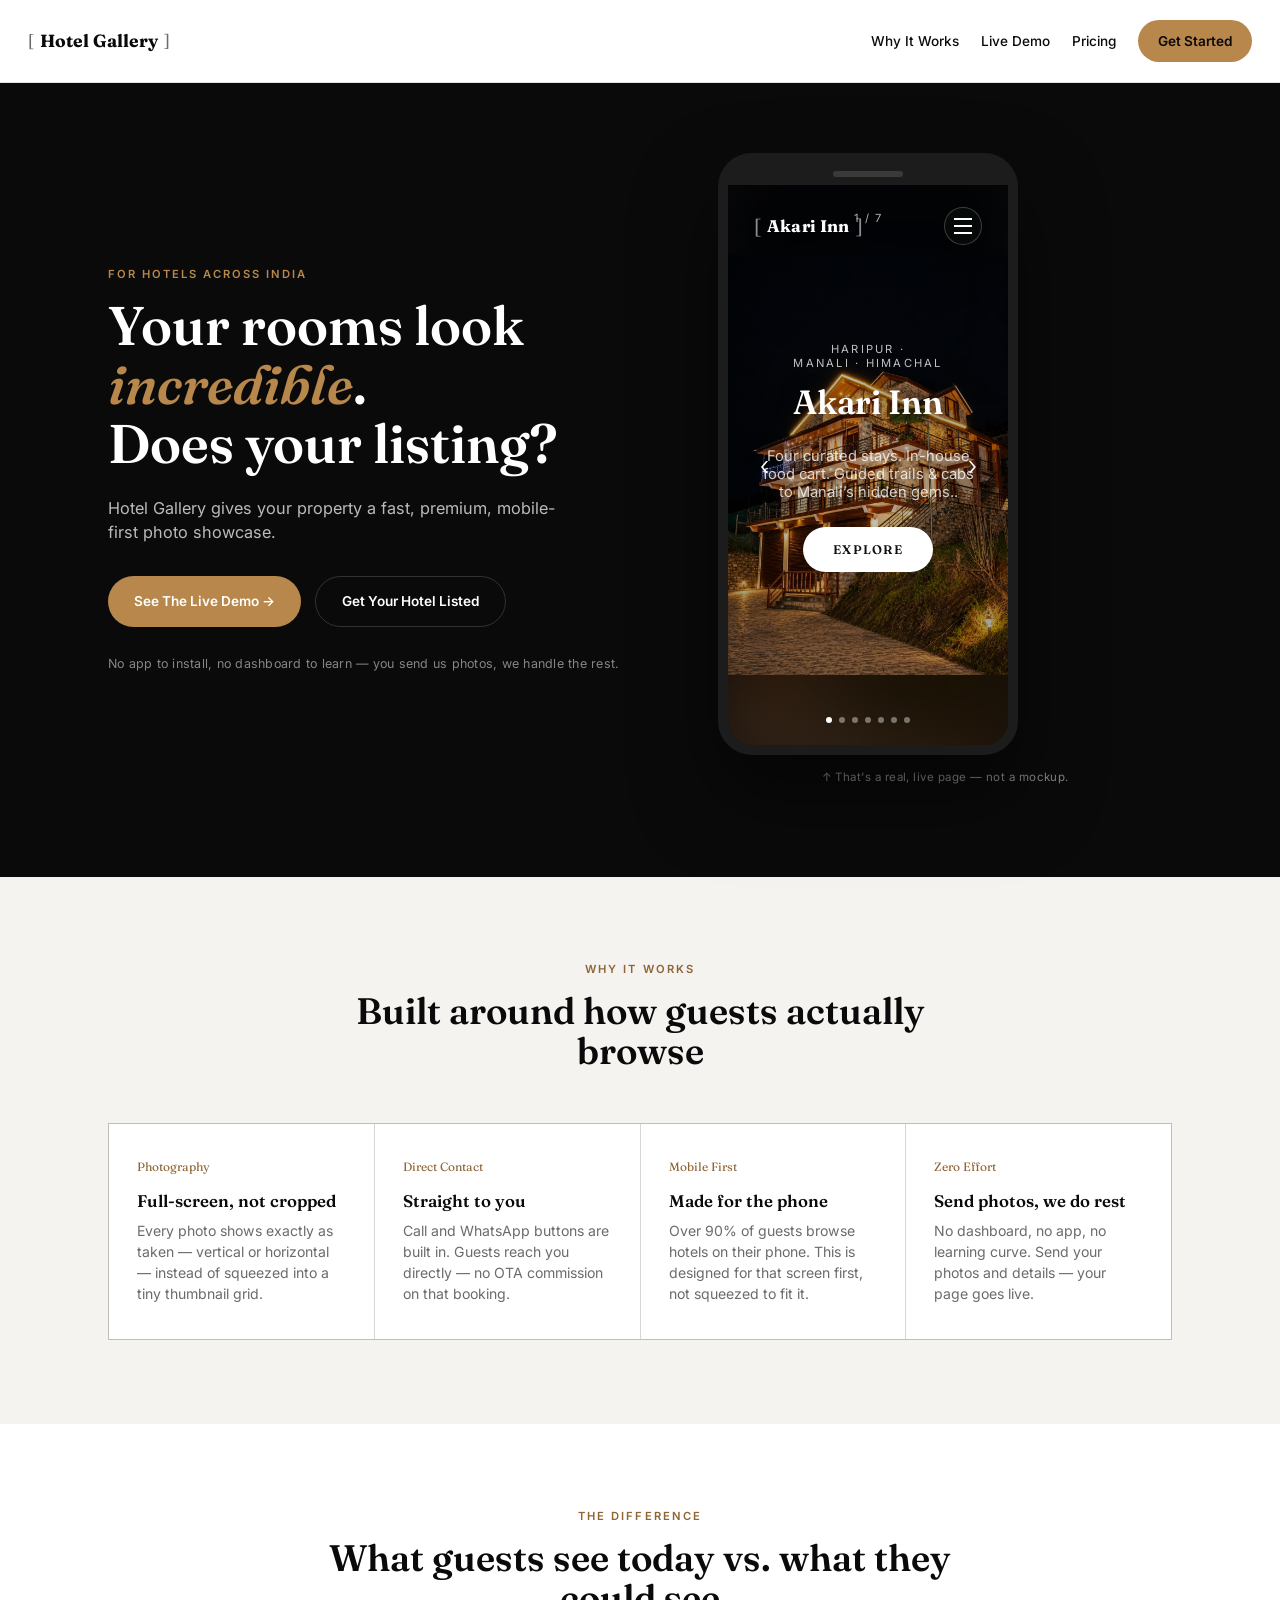
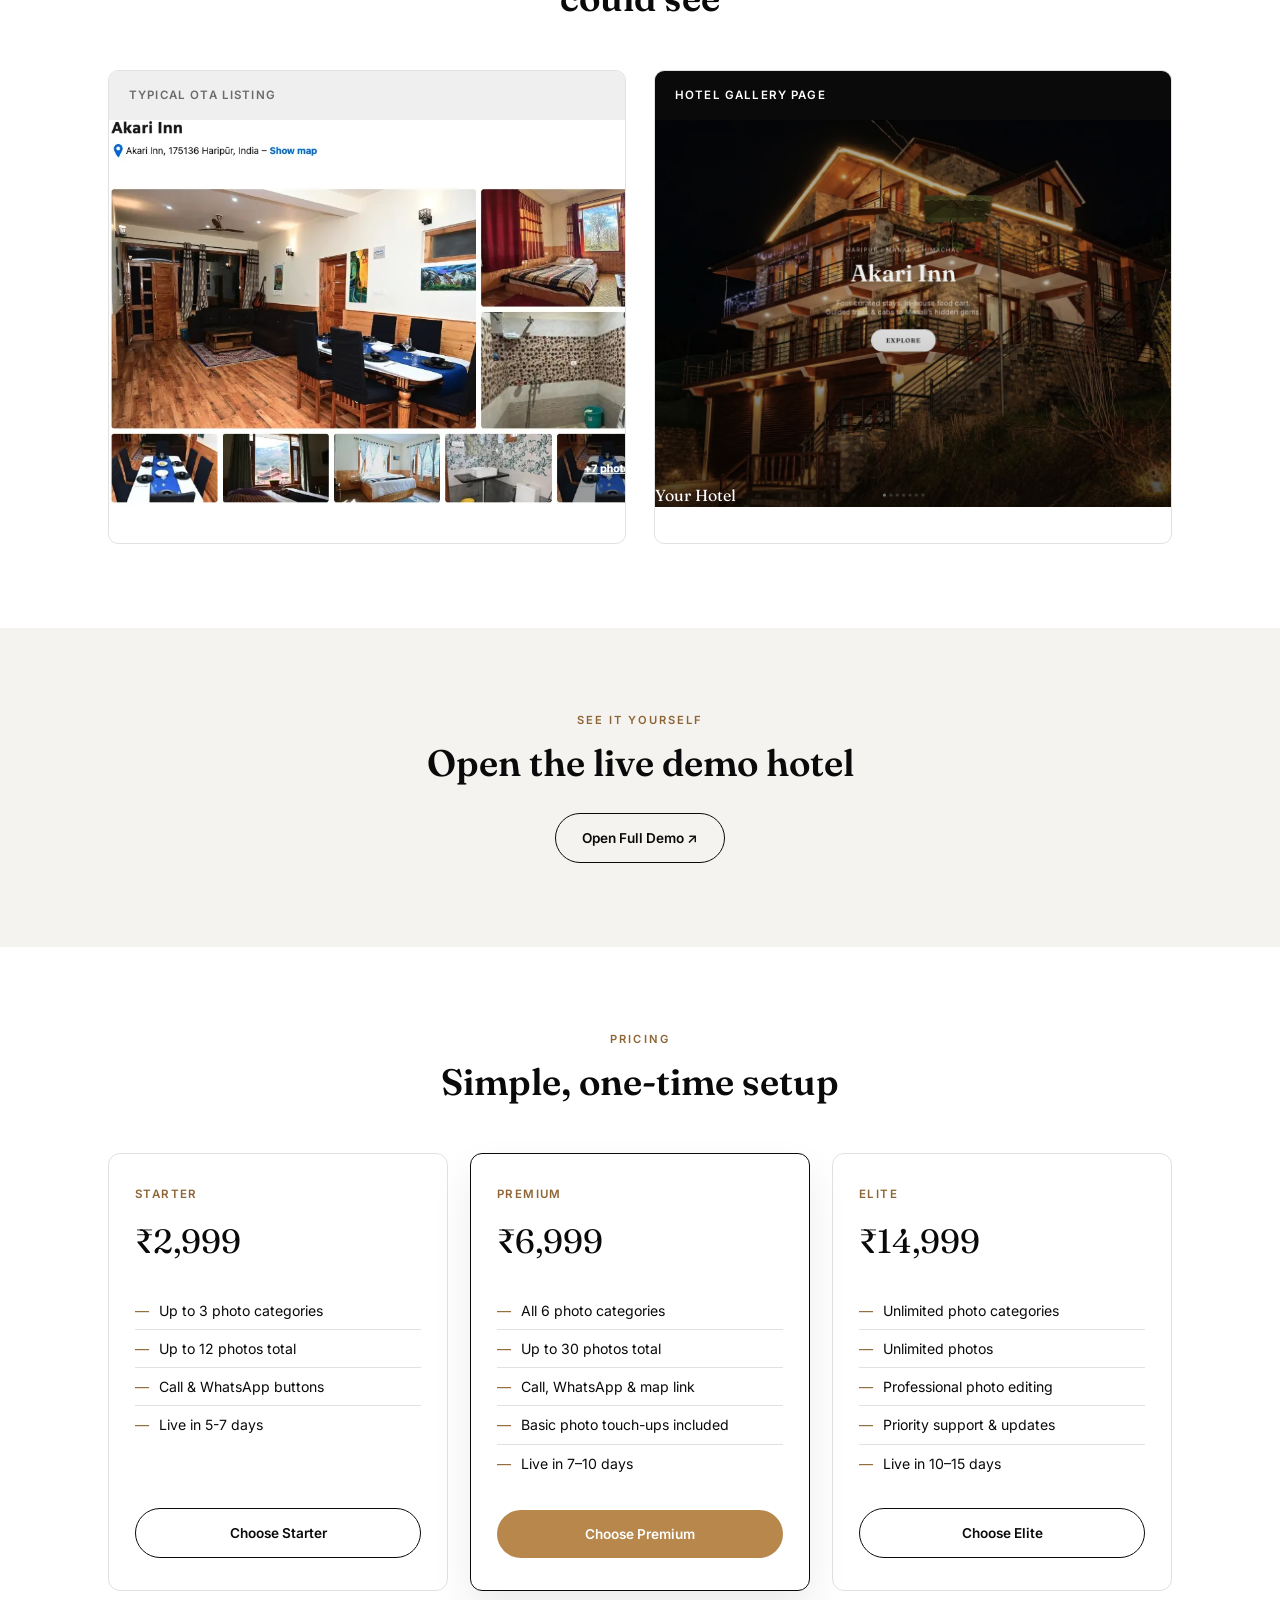
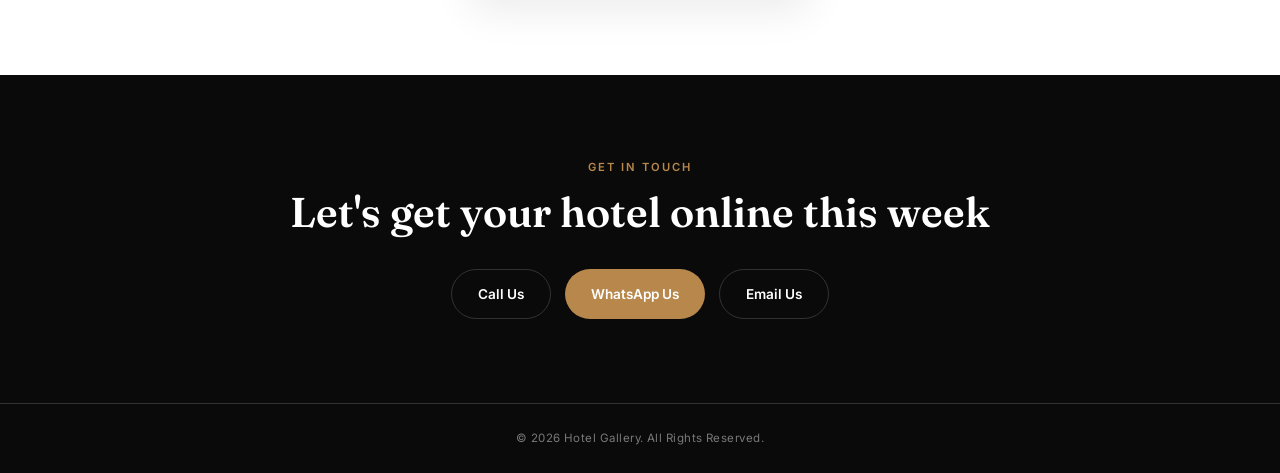
==== commit e30a599b: "Update index.html" ====
--- a/index.html
+++ b/index.html
@@ -267,7 +267,7 @@
     <div class="eyebrow" id="homeDemoEyebrow" contenteditable="false">See It Yourself</div>
     <h2 style="font-size:clamp(1.7rem,3.6vw,2.3rem); margin-bottom:18px;" id="homeDemoTitle" contenteditable="false"></h2>
     <p style="color:var(--gray); max-width:48ch; margin:0 auto 30px;" id="homeDemoSub" contenteditable="false"></p>
-    <a href="hotel.html?hotel=akari-inn" data-demo-link class="btn btn-ghost-dark" style="border-color:var(--ink);" target="_blank" id="homeDemoButtonLabel" contenteditable="false">Open Full Demo ↗</a>
+    <a href="/akari-inn" data-demo-link class="btn btn-ghost-dark" style="border-color:var(--ink);" target="_blank" id="homeDemoButtonLabel" contenteditable="false">Open Full Demo ↗</a>
   </div>
 </section>
 
